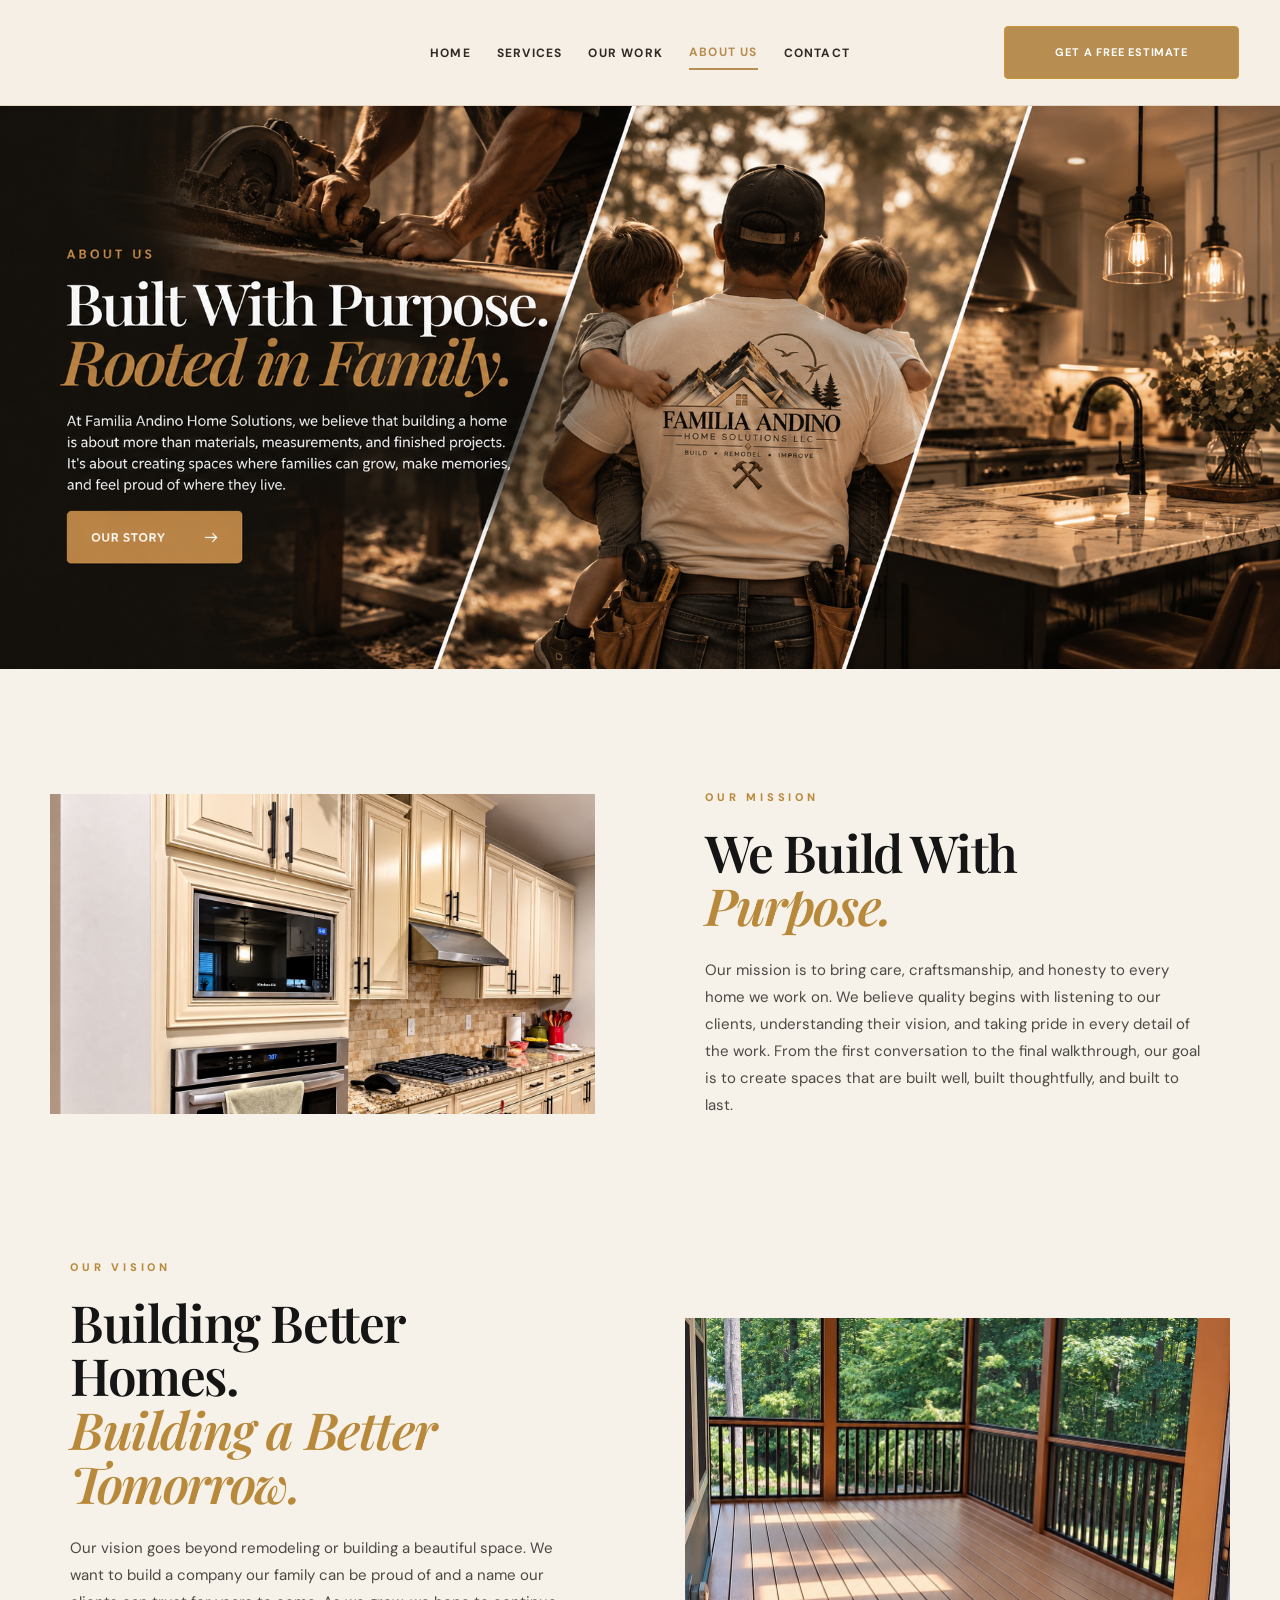
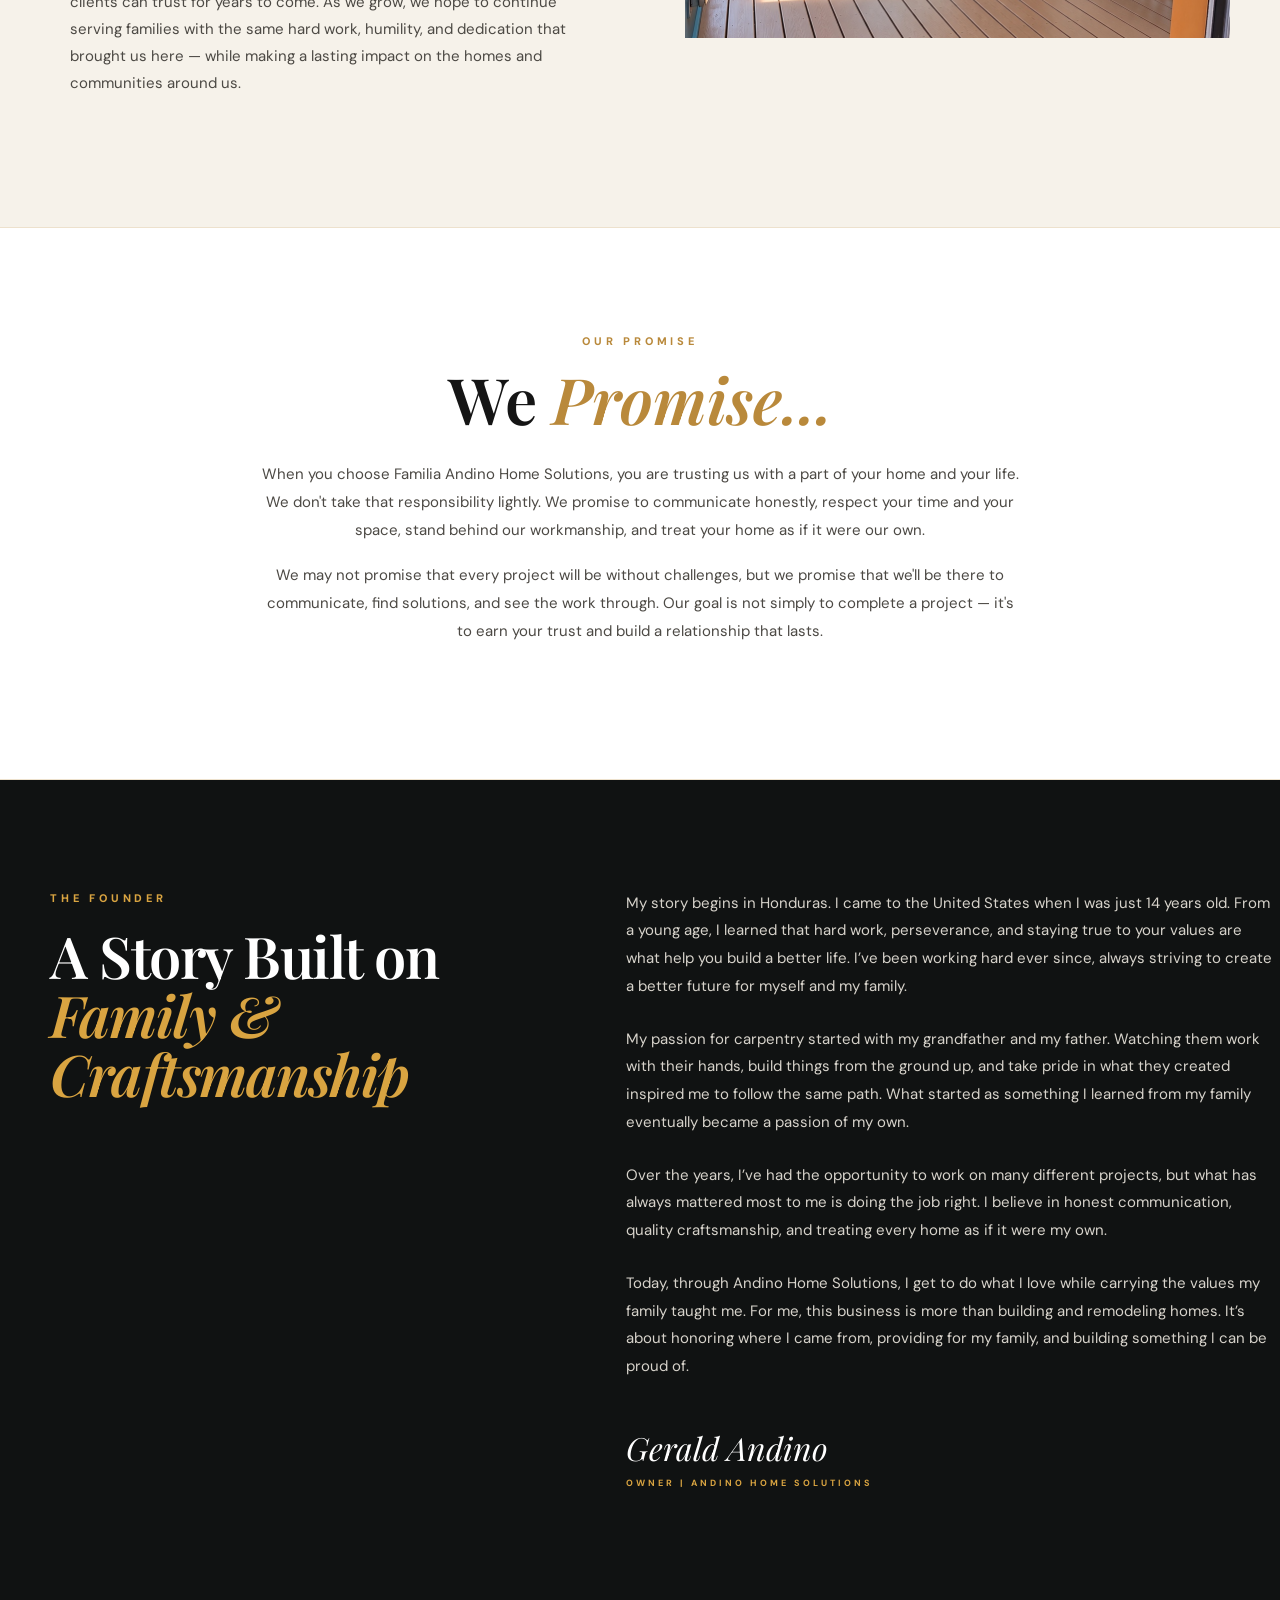
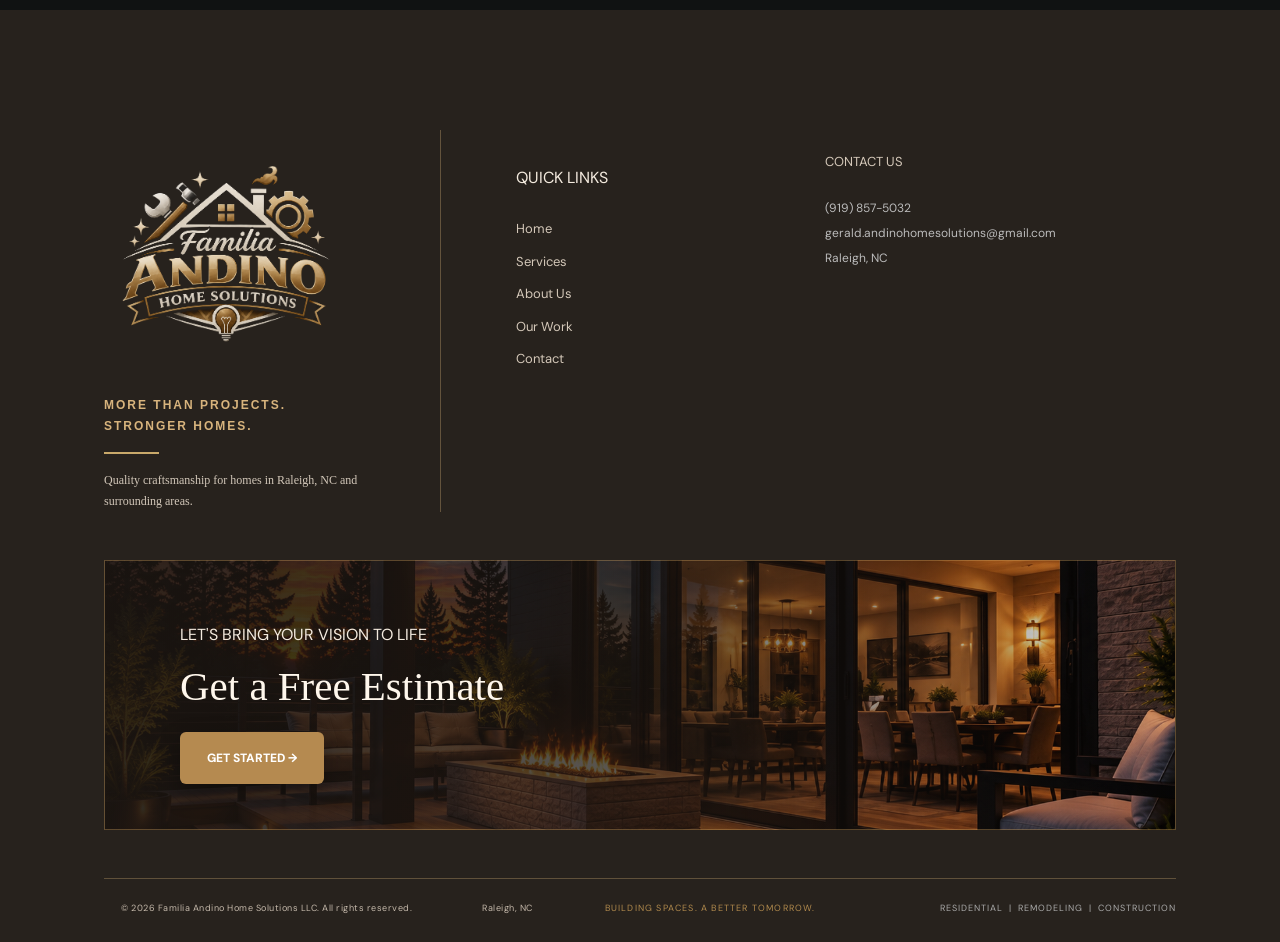
==== about.html @ c7409e02 "Use approved Built With Purpose hero artwork on About Us" ====
<!DOCTYPE html>
<html lang="en">
<head>
  <meta charset="UTF-8">
  <meta name="viewport" content="width=device-width, initial-scale=1.0">

  <title>About Us | Familia Andino Home Solutions</title>

  <meta name="description" content="Learn about Familia Andino Home Solutions, our mission, vision, promise, and Gerald Andino's story.">

  <link rel="preconnect" href="https://fonts.googleapis.com">
  <link rel="preconnect" href="https://fonts.gstatic.com" crossorigin>

  <link href="https://fonts.googleapis.com/css2?family=DM+Sans:wght@400;500;600;700&family=Playfair+Display:ital,wght@0,500;0,600;1,500;1,600&display=swap" rel="stylesheet">

  <link rel="stylesheet" href="style.css">

<style>
/* About Us header: same compact, centered navigation as Our Work */
.about-page > .about-clean-header{
 position:relative !important;top:auto !important;left:auto !important;
 width:100% !important;height:106px !important;min-height:106px !important;
 display:flex !important;align-items:center !important;justify-content:center !important;
 gap:26px !important;padding:0 3.2% !important;
 background:#f5efe5 !important;border-bottom:1px solid #e6d8c4 !important;
 z-index:100 !important;box-sizing:border-box !important;
}
.about-page > .about-clean-header .nav{
 position:relative !important;inset:auto !important;transform:none !important;
 display:flex !important;align-items:center !important;justify-content:flex-start !important;
 gap:26px !important;width:max-content !important;flex:0 0 auto !important;
 margin:0 !important;padding:0 !important;
}
.about-page > .about-clean-header .nav a{
 color:#302923 !important;text-transform:uppercase !important;
 font:700 12px/1.5 "DM Sans",sans-serif !important;
 letter-spacing:1.2px !important;text-decoration:none !important;
 padding:7px 0 !important;border:0 !important;white-space:nowrap !important;
}
.about-page > .about-clean-header .nav a.active{
 color:#b88d51 !important;border-bottom:2px solid #b88d51 !important;
}
.about-page > .about-clean-header .header-actions{
 position:absolute !important;right:3.2% !important;top:50% !important;
 transform:translateY(-50%) !important;margin:0 !important;
}
.about-page > .about-clean-header .header-quote{
 display:inline-flex !important;align-items:center !important;justify-content:center !important;
 background:#b88d51 !important;color:white !important;border-radius:4px !important;
 padding:18px 25px !important;min-width:235px !important;
 font:700 11px/1.3 "DM Sans",sans-serif !important;
 letter-spacing:.8px !important;text-transform:uppercase !important;text-decoration:none !important;
}
.about-page > .about-clean-header .menu-toggle{display:none !important}
@media(max-width:1100px) and (min-width:951px){
 .about-page > .about-clean-header{justify-content:flex-start !important}
 .about-page > .about-clean-header .nav{gap:17px !important}
 .about-page > .about-clean-header .header-quote{min-width:170px !important;padding:16px !important}
}
@media(max-width:950px){
 .about-page > .about-clean-header{height:76px !important;min-height:76px !important;justify-content:flex-end !important;padding:0 22px !important}
 .about-page > .about-clean-header .nav{display:none !important}
 .about-page > .about-clean-header .header-actions{position:static !important;transform:none !important;margin-right:15px !important}
 .about-page > .about-clean-header .header-quote{min-width:0 !important;padding:13px 16px !important;font-size:10px !important}
 .about-page > .about-clean-header .menu-toggle{display:block !important;position:static !important;color:#302923 !important}
}
</style>

<style>
/* About hero: editorial three-panel concept 5 */
.about-page .about-hero.about-hero-collage{
 position:relative !important;min-height:620px !important;
 display:flex !important;align-items:center !important;justify-content:flex-start !important;
 padding:90px max(6%,calc((100vw - 1400px)/2)) !important;
 background:#211d1a !important;overflow:hidden !important;
}
.about-page .about-hero-panels{position:absolute;inset:0;display:flex;z-index:0;overflow:hidden}
.about-page .about-panel{
 position:absolute;top:-5%;bottom:-5%;background-size:cover;background-position:center;
 filter:sepia(.45) saturate(.72) brightness(.82);
 border-left:5px solid #f4eadd;transform:skewX(-15deg);overflow:hidden;
}
.about-page .about-panel-craft{
 left:-10%;width:53%;background-image:url("assets/work-deck-progress.jpg");background-position:center;
 border-left:0;filter:sepia(.75) saturate(.65) brightness(.52);
}
.about-page .about-panel-family{
 left:43%;width:32%;background-image:url("assets/work-screened-porch.jpg");
 filter:sepia(.8) saturate(.6) brightness(.75);
}
.about-page .about-panel-home{
 left:74%;width:40%;background-image:url("assets/work-kitchen-remodel.jpg");
 filter:sepia(.65) saturate(.75) brightness(.85);
}
.about-page .about-hero-shade{
 position:absolute;inset:0;z-index:1;
 background:linear-gradient(90deg,rgba(14,13,12,.96) 0%,rgba(14,13,12,.91) 27%,rgba(14,13,12,.52) 48%,rgba(14,13,12,.06) 78%);
}
.about-page .about-hero-collage .about-hero-inner{
 position:relative !important;z-index:2 !important;
 margin:0 !important;padding:0 !important;max-width:700px !important;
 width:100% !important;text-align:left !important;
}
.about-page .about-hero-collage .eyebrow{
 color:#d4a257 !important;letter-spacing:3px !important;margin:0 0 20px !important;
}
.about-page .about-hero-collage h1{
 color:#fff !important;font:600 clamp(44px,4.6vw,75px)/1.1 "Playfair Display",serif !important;
 margin:0 0 23px !important;letter-spacing:-1.8px !important;
}
.about-page .about-hero-collage h1 em{color:#c8994e !important;font-style:italic !important}
.about-page .about-hero-collage .about-hero-text{
 color:#f0eae0 !important;max-width:520px !important;
 font:400 15px/1.85 "DM Sans",sans-serif !important;
 margin:0 0 28px !important;text-align:left !important;
}
.about-page .about-story-btn{
 display:inline-flex;align-items:center;gap:30px;
 background:#b88d51;color:#fff !important;padding:17px 25px;
 font:700 11px/1.3 "DM Sans",sans-serif;letter-spacing:1px;text-decoration:none;border-radius:3px;
}
.about-page .about-story-btn span{font-size:20px}
@media(max-width:750px){
 .about-page .about-hero.about-hero-collage{min-height:580px !important;padding:80px 25px !important}
 .about-page .about-panel-craft{width:100%;left:-20%}
 .about-page .about-panel-family{left:65%;width:65%}
 .about-page .about-panel-home{display:none}
 .about-page .about-hero-shade{background:linear-gradient(90deg,rgba(14,13,12,.94),rgba(14,13,12,.7))}
 .about-page .about-hero-collage h1{font-size:clamp(37px,8vw,57px) !important}
}
</style>

<style>
/* Approved About Us hero artwork: complete cinematic mockup image */
.about-page .about-hero.about-hero-collage{
 background:#211d1a url("assets/Built%20With%20Purpose%2C%20Rooted%20in%20Family.png") center center / cover no-repeat !important;
 min-height:clamp(460px,44vw,790px) !important;
 padding:0 !important;
}
.about-page .about-hero-collage .about-hero-panels,
.about-page .about-hero-collage .about-hero-shade,
.about-page .about-hero-collage .about-hero-inner{
 display:none !important;
}
@media(max-width:750px){
 .about-page .about-hero.about-hero-collage{
  min-height:420px !important;
  background-position:41% center !important;
 }
}
</style>
</head>

<body class="about-page">

<header class="site-header about-clean-header" id="top">
  <nav class="nav nav-left">
    <a href="index.html">Home</a>
    <a href="index.html#services">Services</a>
    <a href="gallery.html">Our Work</a>
  </nav>
  <nav class="nav nav-right">
    <a class="active" href="about.html">About Us</a>
    <a href="index.html#contact">Contact</a>
  </nav>
  <div class="header-actions">
    <a class="gold-btn header-quote" href="index.html#contact">Get a Free Estimate</a>
  </div>
  <button class="menu-toggle" aria-label="Open menu" aria-expanded="false">☰</button>
</header>


<main>

  <!-- ABOUT PAGE INTRO -->

  <section class="about-hero about-hero-collage">
  <div class="about-hero-panels" aria-hidden="true">
    <div class="about-panel about-panel-craft"></div>
    <div class="about-panel about-panel-family"></div>
    <div class="about-panel about-panel-home"></div>
  </div>
  <div class="about-hero-shade"></div>
  <div class="about-hero-inner">
    <p class="eyebrow">ABOUT US</p>
    <h1>Built With Purpose.<br><em>Rooted in Family.</em></h1>
    <p class="about-hero-text">At Familia Andino Home Solutions, we believe that building a home is about more than materials, measurements, and finished projects. It's about creating spaces where families can grow, make memories, and feel proud of where they live.</p>
    <a class="about-story-btn" href="#founder">OUR STORY <span aria-hidden="true">→</span></a>
  </div>
</section>


  <!-- MISSION + VISION -->

  <section class="mission-vision">

    <div class="mission-vision-grid">

      <div class="mv-image mv-image-top">
        <img src="assets/work-kitchen-remodel.jpg"
             alt="Kitchen remodeling project by Familia Andino Home Solutions">
      </div>

      <div class="mv-copy mv-copy-mission">

        <p class="eyebrow">OUR MISSION</p>

        <h2>
          We Build With <em>Purpose.</em>
        </h2>

       <p>
  Our mission is to bring care, craftsmanship, and honesty to every home we
  work on. We believe quality begins with listening to our clients,
  understanding their vision, and taking pride in every detail of the work.
  From the first conversation to the final walkthrough, our goal is to create
  spaces that are built well, built thoughtfully, and built to last.
</p>

      </div>


      <div class="mv-copy mv-copy-vision">

        <p class="eyebrow">OUR VISION</p>

        <h2>
          Building Better Homes.<br>
          <em>Building a Better Tomorrow.</em>
        </h2>

       <p>
  Our vision goes beyond remodeling or building a beautiful space. We want
  to build a company our family can be proud of and a name our clients can
  trust for years to come. As we grow, we hope to continue serving families
  with the same hard work, humility, and dedication that brought us here —
  while making a lasting impact on the homes and communities around us.
</p>

      </div>


      <div class="mv-image mv-image-bottom">
        <img src="assets/work-screened-porch.jpg"
             alt="Screened porch project by Familia Andino Home Solutions">
      </div>

    </div>

  </section>


  <!-- OUR PROMISE -->

  <section class="promise-section">

    <div class="promise-inner">

      <div class="promise-copy">

        <p class="eyebrow">OUR PROMISE</p>

        <h2>
          We <em>Promise...</em>
        </h2>

<p>
  When you choose Familia Andino Home Solutions, you are trusting us with
  a part of your home and your life. We don't take that responsibility lightly.
  We promise to communicate honestly, respect your time and your space,
  stand behind our workmanship, and treat your home as if it were our own.
</p>

<p>
  We may not promise that every project will be without challenges, but we
  promise that we'll be there to communicate, find solutions, and see the
  work through. Our goal is not simply to complete a project — it's to earn
  your trust and build a relationship that lasts.
</p>

      </div>

    </div>

  </section>


  <!-- GERALD'S STORY -->

  <section id="founder" class="gerald-story">

    <div class="gerald-story-grid">

      <div class="gerald-story-heading">

        <p class="eyebrow">THE FOUNDER</p>

        <h2>
          A Story Built on<br>
          <em>Family & Craftsmanship</em>
        </h2>

      </div>


      <div class="gerald-story-copy">

        <p>
          My story begins in Honduras. I came to the United States when I was
          just 14 years old. From a young age, I learned that hard work,
          perseverance, and staying true to your values are what help you build
          a better life. I’ve been working hard ever since, always striving to
          create a better future for myself and my family.
        </p>

        <p>
          My passion for carpentry started with my grandfather and my father.
          Watching them work with their hands, build things from the ground up,
          and take pride in what they created inspired me to follow the same
          path. What started as something I learned from my family eventually
          became a passion of my own.
        </p>

        <p>
          Over the years, I’ve had the opportunity to work on many different
          projects, but what has always mattered most to me is doing the job
          right. I believe in honest communication, quality craftsmanship,
          and treating every home as if it were my own.
        </p>

        <p>
          Today, through Andino Home Solutions, I get to do what I love while
          carrying the values my family taught me. For me, this business is more
          than building and remodeling homes. It’s about honoring where I came
          from, providing for my family, and building something I can be proud of.
        </p>

        <div class="gerald-signature">
          <div>Gerald Andino</div>
          <span>OWNER | ANDINO HOME SOLUTIONS</span>
        </div>

      </div>

    </div>

  </section>

</main>


<!-- FOOTER -->

<footer class="footer-premium">

  <div class="footer-premium-inner">

    <div class="footer-brand">

      <img src="assets/logo.png" alt="Familia Andino Home Solutions">

      <p class="footer-tagline">
        MORE THAN PROJECTS.<br>
        STRONGER HOMES.
      </p>

      <p class="footer-description">
        Quality craftsmanship for homes in Raleigh, NC and surrounding areas.
      </p>

    </div>


    <div class="footer-links">

      <p class="footer-heading">QUICK LINKS</p>

      <a href="index.html">Home</a>
      <a href="index.html#services">Services</a>
      <a href="about.html">About Us</a>
      <a href="gallery.html">Our Work</a>
      <a href="index.html#contact">Contact</a>

    </div>


    <div class="footer-contact">

      <p class="footer-heading">CONTACT US</p>

      <a href="tel:+19198575032">(919) 857-5032</a>

      <a href="mailto:gerald.andinohomesolutions@gmail.com">
        gerald.andinohomesolutions@gmail.com
      </a>

      <span>Raleigh, NC</span>

    </div>


    <div class="footer-cta">

      <p>LET'S BRING YOUR VISION TO LIFE</p>

      <h2>Get a Free Estimate</h2>

      <a href="index.html#contact" class="gold-btn">
        GET STARTED →
      </a>

    </div>

  </div>


  <div class="footer-bottom">

    <span>© 2026 Familia Andino Home Solutions LLC. All rights reserved.</span>

    <span>Raleigh, NC</span>

    <span>BUILDING SPACES. A BETTER TOMORROW.</span>

    <span>RESIDENTIAL &nbsp;|&nbsp; REMODELING &nbsp;|&nbsp; CONSTRUCTION</span>

  </div>

</footer>

</body>
</html>
---- style.css ----
:root{--black:#0a0c0c;--black2:#101212;--cream:#f5efe3;--gold:#e0a93f;--gold2:#f3bd55;--white:#fff;--muted:#d8d2c8;--serif:'Playfair Display',Georgia,serif;--sans:'DM Sans',Arial,sans-serif}
*{box-sizing:border-box}html{scroll-behavior:smooth}body{margin:0;background:var(--black);color:var(--white);font-family:var(--sans);line-height:1.5}a{text-decoration:none;color:inherit}.container{width:min(1110px,calc(100% - 100px));margin:0 auto}
.site-header{height:106px;background:#080909;display:flex;align-items:center;padding:0 5.5%;gap:42px;position:relative;z-index:10;border-bottom:1px solid #1e201f}.brand{flex:0 0 auto}.brand img{width:126px;display:block}.nav{display:flex;align-items:stretch;gap:32px;margin-left:auto;height:100%}.nav a{display:flex;align-items:center;font-weight:600;font-size:15px;color:#f4f4f4;border-bottom:3px solid transparent;padding-top:4px}.nav a:hover,.nav a.active{color:var(--gold2);border-color:var(--gold2)}.header-actions{display:flex;align-items:center;gap:18px;margin-left:12px}.phone-btn{font-weight:700;font-size:13px;white-space:nowrap}.phone-btn span{display:none}.gold-btn{display:inline-flex;align-items:center;justify-content:center;gap:22px;background:linear-gradient(135deg,#f4c466,#dfaa43);color:#090909;padding:15px 26px;border-radius:6px;font-weight:800;box-shadow:0 10px 25px #0005;white-space:nowrap}.gold-btn span{font-size:20px}.menu-toggle{display:none}
.hero{min-height:640px;position:relative;overflow:hidden;display:flex;align-items:center}.hero-image{position:absolute;inset:0;background:url('assets/hero-house.jpg') center/cover no-repeat}.hero-overlay{position:absolute;inset:0;background:linear-gradient(90deg,rgba(4,6,6,.94) 0%,rgba(4,6,6,.72) 42%,rgba(4,6,6,.20) 100%)}.hero-content{position:relative;padding:88px 0 76px}.eyebrow{font-size:11px;letter-spacing:3.8px;font-weight:800;color:var(--gold2);margin:0 0 18px}.eyebrow.dark{color:#8a672c}.hero h1{font:600 clamp(58px,6.5vw,82px)/.96 var(--serif);margin:0 0 24px;letter-spacing:-1px}.hero h1 em,.contact h2 em{color:var(--gold2);font-style:italic}.hero-copy{max-width:580px;color:#f0f0ef;font-size:15px;line-height:1.6;margin:0}.hero-ctas{display:flex;gap:28px;align-items:center;margin-top:28px}.large{padding:16px 27px}.watch{font-weight:700;font-size:14px}.play{display:inline-grid;place-items:center;width:30px;height:30px;border:1px solid var(--gold2);border-radius:50%;color:var(--gold2);font-size:10px;margin-right:8px}.trust-row{display:flex;gap:45px;margin-top:52px}.trust-row div{display:flex;flex-direction:column;min-width:120px}.trust-row strong{font-size:11px;line-height:1.35}.trust-row div:before{content:'◆';font-size:9px;color:var(--gold2);margin-bottom:6px}.hero-script{position:absolute;right:6.5%;bottom:48px;font:italic 35px/1.02 var(--serif);color:#d9a744c7;transform:rotate(-7deg);text-align:center}
.services{background:var(--cream);color:#111;padding:68px 0 76px}.section-heading{display:flex;justify-content:space-between;align-items:end;margin-bottom:28px}.section-heading h2{font:600 42px/1.08 var(--serif);margin:0}.text-link{font-size:10px;font-weight:800;letter-spacing:1px;margin-bottom:4px}.text-link span{color:#a97922;font-size:17px}.service-grid{display:grid;grid-template-columns:repeat(5,1fr);gap:9px}.service-card{background:#fff;overflow:hidden}.service-card img{width:100%;height:170px;display:block;object-fit:cover}.service-body{padding:12px 12px 17px}.service-icon{display:none}.service-body h3{font:600 15px/1.1 var(--serif);margin:0 0 5px}.service-body p{margin:0;color:#777;font-size:9.5px;line-height:1.35}
.about-founder{background:var(--black);padding:0}.about-split{display:grid;grid-template-columns:49.2% 50.8%;min-height:735px}.about-left{background:var(--cream);color:#151515;display:flex;align-items:center}.about-left-inner{width:min(600px,calc(100% - 110px));margin:0 auto;padding:72px 0}.about-left .eyebrow{margin-bottom:20px}.about-left h2{font:600 clamp(43px,4.1vw,59px)/.98 var(--serif);margin:0;letter-spacing:-1.2px}.about-left h2 em{display:block;color:#c08b2d;font-style:italic}.about-left .gold-line{width:72px;height:3px;background:#c28d30;margin:23px 0 24px}.about-left-inner>p:not(.eyebrow){font-size:15px;line-height:1.55;color:#202020;margin:0 0 23px}.signature{font:italic 46px/1 var(--serif);color:#bf8b30;margin-top:7px;transform:rotate(-4deg);transform-origin:left center}.signature-sub{font-size:10px;letter-spacing:4px;font-weight:700;margin-top:9px}.about-right{background:linear-gradient(135deg,#111313 0%,#080a0a 100%);display:flex;align-items:center;justify-content:center;padding:60px 8%}.founder-card{position:relative;width:min(430px,100%);border:1px solid #4c4a43;background:linear-gradient(145deg,#151717,#0c0e0e);border-radius:7px;padding:30px 28px 27px;box-shadow:0 18px 45px #0007}.founder-card-title{font-size:10px;letter-spacing:3.3px;font-weight:800;color:#f2f2ef;margin-bottom:16px}.founder-badge{position:absolute;right:24px;top:22px;width:52px;height:52px;border:1px solid var(--gold2);border-radius:50%;display:grid;place-items:center;color:var(--gold2);font:500 18px var(--serif)}.founder-card h3{font:600 30px/1.05 var(--serif);color:var(--gold2);margin:0 70px 4px 0}.founder-card h4{font-size:14px;font-weight:500;color:#f1f1ef;margin:0 0 17px}.founder-divider{height:1px;background:#62532f;margin-bottom:4px}.founder-point{display:grid;grid-template-columns:45px 1fr;gap:12px;align-items:center;padding:16px 0;border-bottom:1px solid #282b29}.founder-point:last-child{border-bottom:0;padding-bottom:4px}.founder-icon{width:38px;height:38px;display:grid;place-items:center;color:var(--gold2);font-size:27px;font-weight:700}.founder-point strong{display:block;font-size:14px;color:#f5f5f3;margin-bottom:2px}.founder-point small{display:block;font-size:11px;color:#ddd;line-height:1.35}.values{border-top:1px solid #3f3524;background:#080a0a;margin-top:0}.values-grid{display:grid;grid-template-columns:repeat(4,1fr);width:min(1180px,100%);margin:0 auto}.values-grid>div{padding:33px 28px 36px;text-align:center;border-right:1px solid #51442b}.values-grid>div:last-child{border-right:0}.values-grid strong{display:block;color:var(--gold2);font-size:32px;line-height:1;margin-bottom:10px}.values-grid h3{font-size:16px;margin:0 0 7px}.values-grid p{font-size:11px;line-height:1.45;color:#ddd;margin:0}
.work-gallery{background:var(--cream);color:#111;padding:48px 0 45px}.gallery-grid{display:grid;grid-template-columns:repeat(3,1fr);gap:12px}.gallery-grid img{width:100%;height:220px;display:block;object-fit:cover}.work-gallery>div>p{text-align:center;font:600 22px var(--serif);margin:16px 0 0}.work-gallery em{color:#b58228}
.contact{padding:78px 0;background:#111313}.contact-grid{display:grid;grid-template-columns:1fr 1fr;gap:80px}.contact h2{font:600 50px/1.03 var(--serif);margin:0 0 17px}.contact-grid>div>p:not(.eyebrow){color:#ccc;font-size:13px}.contact-details{display:grid;gap:8px;margin-top:28px;color:var(--gold2);font-weight:700;font-size:12px}.contact form{display:grid;gap:12px}.contact label{font-size:9px;letter-spacing:1px;font-weight:700}.contact input,.contact select,.contact textarea{display:block;width:100%;margin-top:5px;background:#090b0b;border:1px solid #2e312f;color:#fff;padding:11px;border-radius:2px;font:inherit;font-size:12px}.contact textarea{resize:vertical}.submit{border:0;cursor:pointer;width:100%;margin-top:3px}.contact small{font-size:9px;color:#777}
.footer{background:#080a0a;padding:47px 0 18px}.footer-main{display:grid;grid-template-columns:1.2fr .65fr 1fr auto;gap:55px;align-items:start}.footer-brand img{width:110px;display:block;margin-bottom:18px}.footer-contact{display:grid;gap:7px;color:#aaa;font-size:10px}.footer-main h4{font-size:12px;margin:0 0 12px}.footer-main>div:nth-child(2){display:grid;gap:7px;align-content:start;font-size:10px}.footer-main>div:nth-child(3) p{color:#aaa;font-size:10px;margin:0 0 15px}.social{display:flex;gap:9px}.social a{width:27px;height:27px;border:1px solid #4c412c;border-radius:50%;display:grid;place-items:center;color:var(--gold2);font-size:12px}.footer-bottom{border-top:1px solid #292b29;margin-top:35px;padding-top:16px;text-align:center;color:#666;font-size:9px}
@media(max-width:950px){.container{width:min(100% - 40px,700px)}.site-header{height:82px;padding:0 20px}.brand img{width:95px}.menu-toggle{display:none;margin-left:auto;background:none;border:0;color:#fff;font-size:27px}.nav{display:none;position:absolute;top:82px;left:0;right:0;height:auto;background:#090a0a;padding:12px 20px;flex-direction:column;gap:0}.nav.open{display:flex}.nav a{padding:12px}.header-actions{display:none}.hero{min-height:650px}.hero-content{padding:70px 0}.hero h1{font-size:58px}.hero-script{right:4%;font-size:27px}.service-grid{grid-template-columns:repeat(2,1fr)}.about-split,.contact-grid{grid-template-columns:1fr;gap:0}.about-left-inner{width:min(700px,calc(100% - 40px));padding:62px 0}.about-right{min-height:560px;padding:55px 20px}.founder-card{min-height:0}.values-grid{grid-template-columns:repeat(2,1fr)}.values-grid>div:nth-child(2){border-right:0}.values-grid>div:nth-child(n+3){border-top:1px solid #51442b}.gallery-grid{grid-template-columns:1fr}.footer-main{grid-template-columns:1fr 1fr;gap:35px}.social{grid-column:1/-1}}
@media(max-width:560px){.container{width:calc(100% - 32px)}.hero h1{font-size:48px}.hero-copy{font-size:13px}.hero-ctas{flex-direction:column;align-items:flex-start;gap:17px}.trust-row{gap:20px;flex-wrap:wrap;margin-top:38px}.hero-script{font-size:21px;bottom:28px}.services{padding:50px 0}.section-heading{display:block}.section-heading h2{font-size:35px}.text-link{display:inline-block;margin-top:14px}.service-grid{grid-template-columns:1fr}.about-left-inner{width:calc(100% - 32px);padding:52px 0}.about-left h2{font-size:43px}.about-right{min-height:500px;padding:45px 16px}.founder-card{padding:26px 22px}.founder-card h3{font-size:29px}.values-grid{grid-template-columns:1fr}.values-grid>div{border-right:0!important;border-top:1px solid #51442b}.values-grid>div:first-child{border-top:0}.contact{padding:60px 0}.contact h2{font-size:42px}.footer-main{grid-template-columns:1fr}.social{grid-column:auto}}

/* FINAL EXACT HOMEPAGE HERO */
.site-header{position:absolute;top:0;left:0;right:0;height:82px;background:rgba(5,7,8,.72);backdrop-filter:blur(7px);border-bottom:1px solid rgba(255,255,255,.10);padding:0 4.5%;z-index:20;display:flex;align-items:center;justify-content:space-between;gap:0}
.site-header .brand{display:none!important}
.site-header .nav{position:absolute;height:100%;display:flex;align-items:stretch;gap:38px;margin:0}
.site-header .nav-left{left:4.5%;right:auto}.site-header .nav-right{right:16%;left:auto}
.site-header .nav a{font-size:12px;letter-spacing:1.5px;text-transform:uppercase;padding-top:2px}
.site-header .header-actions{position:absolute;right:4.5%;margin:0;gap:0}
.site-header .header-quote{background:transparent;color:#f3bd55;border:1px solid #c99735;border-radius:3px;padding:12px 20px;font-size:11px;letter-spacing:1.3px;text-transform:uppercase;box-shadow:none}
.site-header .header-quote span{display:none}
.hero-premium{min-height:690px;height:690px;align-items:stretch}
.hero-premium .hero-image{background:url('assets/hero-home.jpg') center/cover no-repeat}
.hero-premium .hero-overlay{background:linear-gradient(180deg,rgba(2,4,5,.34) 0%,rgba(2,4,5,.10) 38%,rgba(2,4,5,.36) 100%)}
.hero-center{position:relative;z-index:2;width:min(760px,90%);margin:auto;text-align:center;display:flex;flex-direction:column;align-items:center;padding-top:42px}
.hero-logo{width:min(430px,64vw);height:auto;max-height:390px;object-fit:contain;filter:drop-shadow(0 15px 24px rgba(0,0,0,.45))}
.hero-tagline{margin-top:-8px;color:#fff;font-size:12px;letter-spacing:5px;font-weight:700;text-shadow:0 2px 7px #000}
.hero-quote{margin-top:24px;border-radius:3px;padding:15px 28px;font-size:11px;letter-spacing:1px;text-transform:uppercase}
.hero-quote span{font-size:16px}
.scroll-down{position:absolute;top:575px;color:#fff;font-size:8px;letter-spacing:4px;font-weight:700;text-shadow:0 2px 5px #000;display:flex;flex-direction:column;align-items:center;gap:11px}
.scroll-down span{height:42px;width:1px;background:rgba(255,255,255,.75)}
.services{padding:60px 0 72px}
.section-heading{margin-bottom:22px}.section-heading h2{font-size:40px}.service-grid{grid-template-columns:repeat(4,1fr);gap:14px}.service-card img{height:145px}.service-body{padding:12px 12px 16px}.service-body h3{font-size:15px}.service-body p{font-size:10px}
@media(max-width:950px){.site-header{height:72px}.site-header .nav-left,.site-header .nav-right,.site-header .header-actions{display:none}.site-header .menu-toggle{display:none;position:absolute;right:20px;background:none;border:0;color:#fff;font-size:26px;z-index:4}.hero-premium{min-height:620px;height:620px}.hero-center{padding-top:50px}.hero-logo{width:min(340px,70vw)}.hero-tagline{font-size:9px;letter-spacing:3px}.scroll-down{top:505px}.service-grid{grid-template-columns:repeat(2,1fr)}}
@media(max-width:560px){.hero-premium{min-height:570px;height:570px}.hero-center{padding-top:55px}.hero-logo{width:285px}.hero-tagline{font-size:8px;letter-spacing:2px}.hero-quote{margin-top:20px}.scroll-down{top:465px}.services{padding:48px 0 58px}.section-heading h2{font-size:32px}.service-grid{grid-template-columns:1fr 1fr;gap:8px}.service-card img{height:115px}.service-body{padding:10px}.service-body h3{font-size:13px}.service-body p{font-size:9px}}
/* CLEAN HEADER LAYOUT */
.site-header .nav {
  position: absolute;
  top: 0;
  left: 0;
  right: 0;
  height: 82px;
  margin: 0;
  display: block;
}

.site-header .nav-left {
  position: absolute;
  left: 4.5%;
  right: auto;
  top: 0;
  width: auto;
  height: 82px;
  display: flex;
  align-items: center;
  gap: 38px;
  white-space: nowrap;
  }

.site-header .nav-right {
  position: absolute;
  left: auto;
  right: 20%;
  top: 0;
  width: auto;
  height: 82px;
  display: flex;
  align-items: center;
  gap: 38px;
  white-space: nowrap;
}
  white-space: nowrap;
}

.site-header .header-actions {
  position: absolute;
  right: 10 %;
  top: 0;
  height: 82px;
  display: flex;
  align-items: center;
  gap: 22px;
  white-space: nowrap;
}

.site-header .nav a {
  display: flex;
  align-items: center;
  white-space: nowrap;
}

@media(max-width:950px) {
  .site-header .nav-left,
  .site-header .nav-right,
  .site-header .header-actions {
    display: none;
  }
}
/* PREMIUM FOOTER */
.footer-premium{
  background:#080909;
  padding:70px 6% 0;
  color:#fff;
  position:relative;
  overflow:hidden;
}

.footer-premium-inner{
  max-width:1500px;
  margin:0 auto;
  display:grid;
  grid-template-columns:1.25fr .75fr 1fr 1.45fr;
  gap:65px;
  align-items:stretch;
  padding-bottom:45px;
}

.footer-premium .footer-brand img{
  width:190px;
  max-width:100%;
  display:block;
  margin-bottom:25px;
}

.footer-tagline{
  color:#f1f1f1;
  font-family:Arial,sans-serif;
  font-size:14px;
  font-weight:500;
  letter-spacing:4px;
  line-height:1.8;
  text-align:center;
  margin:0 0 18px;
}

.footer-description{
  color:#e2e2e2;
  font-family:Georgia,serif;
  font-size:14px;
  line-height:1.65;
  text-align:center;
  max-width:330px;
  margin:0 auto;
}

.footer-description::before{
  content:"";
  display:block;
  width:55px;
  height:2px;
  background:#c9a96a;
  margin:0 auto 18px;
}

.footer-links h3,
.footer-contact h3{
  color:#fff;
  font-size:15px;
  letter-spacing:1px;
  margin:5px 0 22px;
}

.footer-links{
  display:flex;
  flex-direction:column;
  gap:12px;
}

.footer-links a{
  color:#aaa;
  text-decoration:none;
  font-size:12px;
  transition:.2s;
}

.footer-links a:hover{
  color:#c9a96a;
}

.footer-contact{
  color:#aaa;
  font-size:12px;
}

.footer-contact p{
  margin:0 0 14px;
  line-height:1.6;
}

.footer-social{
  display:flex;
  gap:10px;
  margin-top:22px;
}

.footer-social span{
  width:32px;
  height:32px;
  border:1px solid #55462c;
  border-radius:50%;
  display:grid;
  place-items:center;
  color:#c9a96a;
  font-size:14px;
}

.footer-cta{
  min-height:275px;
  padding:45px;
  background:
    linear-gradient(rgba(5,7,7,.58),rgba(5,7,7,.68)),
    url("assets/hero-home.jpg") center center / cover no-repeat;
  border:1px solid #292929;
  display:flex;
  flex-direction:column;
  justify-content:center;
  position:relative;
  overflow:hidden;
}

.footer-eyebrow{
  color:#c9a96a;
  font-size:9px;
  font-weight:600;
  letter-spacing:2px;
  margin:0 0 15px;
}

.footer-cta h2{
  color:#fff;
  font-family:Georgia,serif;
  font-size:30px;
  font-weight:400;
  margin:0 0 25px;
  line-height:1.15;
}

.footer-cta .gold-btn{
  display:inline-block;
  width:max-content;
  text-decoration:none;
}

.footer-premium .footer-bottom{
  max-width:1400px;
  margin:0 auto;
  padding:18px 0 22px;
  border-top:1px solid #3b3325;
  display:flex;
  justify-content:space-between;
  align-items:center;
  gap:20px;
  color:#666;
  font-size:9px;
  letter-spacing:.5px;
}

.footer-premium .footer-bottom span:nth-child(3){
  color:#8d7650;
  letter-spacing:1.2px;
}

@media(max-width:900px){
  .footer-premium-inner{
    grid-template-columns:1fr 1fr;
    gap:40px;
  }

  .footer-cta{
    grid-column:1/-1;
  }

  .footer-premium .footer-bottom{
    flex-direction:column;
    text-align:center;
  }
}

@media(max-width:600px){
  .footer-premium{
    padding:50px 7% 0;
  }

  .footer-premium-inner{
    grid-template-columns:1fr;
    gap:35px;
  }

  .footer-cta{
    grid-column:auto;
  }

  .footer-premium .footer-brand img{
    width:160px;
  }
}
/* FINAL FOOTER MOCKUP MATCH */

.footer-premium{
  background:#080909;
  padding:55px 5% 0;
  position:relative;
  overflow:hidden;
}

.footer-premium::after{
  content:"";
  position:absolute;
  top:0;
  right:0;
  bottom:65px;
  width:42%;
  background:
    linear-gradient(
      90deg,
      rgba(8,9,9,.88),
      rgba(8,9,9,.72),
      rgba(8,9,9,.58)
    ),
    url("assets/hero-home.jpg") center center / cover no-repeat;
  z-index:0;
}

.footer-premium-inner{
  position:relative;
  z-index:1;
  max-width:1450px;
  min-height:360px;
  margin:0 auto;
  display:grid;
  grid-template-columns:1.25fr .7fr 1fr 1.35fr;
  gap:35px;
  align-items:center;
  padding:0 0 45px;
}

.footer-brand{
  padding-right:35px;
  border-right:1px solid #9b783d;
  min-height:300px;
  display:flex;
  flex-direction:column;
  justify-content:center;
}

.footer-premium .footer-brand img{
  width:285px;
  max-width:100%;
  margin-bottom:25px;
}

.footer-tagline{
  color:#c9a96a;
  font-size:13px;
  font-weight:600;
  letter-spacing:2px;
  line-height:1.8;
  margin:0 0 18px;
}

.footer-description{
  color:#c8c8c8;
  font-size:12px;
  line-height:1.7;
  max-width:300px;
  margin:0;
}

.footer-links,
.footer-contact{
  position:relative;
  z-index:2;
}

.footer-links h3,
.footer-contact h3{
  font-family:Georgia,serif;
  color:#fff;
  font-size:22px;
  font-weight:400;
  margin:0 0 22px;
}

.footer-links{
  display:flex;
  flex-direction:column;
  gap:12px;
}

.footer-links a{
  color:#bcbcbc;
  font-size:12px;
  text-decoration:none;
}

.footer-contact{
  color:#bbb;
  font-size:12px;
}

.footer-contact p{
  margin:0 0 17px;
}

.footer-social{
  display:flex;
  gap:12px;
  margin-top:25px;
}

.footer-social span{
  width:40px;
  height:40px;
  border:1px solid #8d6b35;
  border-radius:50%;
  display:grid;
  place-items:center;
  color:#d2a957;
  font-size:16px;
}

.footer-cta{
  min-height:300px;
  padding:45px 35px;
  background:transparent !important;
  border:0 !important;
  position:relative;
  z-index:2;
  display:flex;
  flex-direction:column;
  justify-content:center;
}

.footer-eyebrow{
  color:#d2a957;
  font-size:10px;
  letter-spacing:2px;
  margin:0 0 16px;
}

.footer-cta h2{
  color:#fff;
  font-family:Georgia,serif;
  font-size:34px;
  font-weight:400;
  margin:0 0 28px;
  line-height:1.15;
}

.footer-cta .gold-btn{
  width:max-content;
  padding:18px 32px;
}

.footer-premium .footer-bottom{
  position:relative;
  z-index:2;
  max-width:1450px;
  margin:0 auto;
  padding:18px 0 22px;
  border-top:1px solid #806331;
  display:grid;
  grid-template-columns:1.3fr .5fr 1fr 1.3fr;
  gap:20px;
  align-items:center;
  color:#777;
  font-size:9px;
  letter-spacing:.5px;
}

.footer-premium .footer-bottom span:nth-child(2){
  text-align:center;
}

.footer-premium .footer-bottom span:nth-child(3){
  color:#b18a4d;
  text-align:center;
  letter-spacing:1.2px;
}

.footer-premium .footer-bottom span:nth-child(4){
  color:#aaa;
  text-align:right;
  letter-spacing:1px;
}

@media(max-width:900px){
  .footer-premium::after{
    width:45%;
  }

  .footer-premium-inner{
    grid-template-columns:1fr 1fr;
  }

  .footer-brand{
    border-right:0;
  }

  .footer-cta{
    grid-column:1/-1;
  }
}

@media(max-width:600px){

  .footer-premium{
    padding:45px 32px 0;
    overflow:hidden;
  }

  .footer-premium::after{
    display:block;
    top:0;
    right:0;
    bottom:0;
    width:100%;
    background:
      linear-gradient(
        rgba(8,9,9,.88),
        rgba(8,9,9,.94)
      ),
      url("assets/hero-home.jpg") center center / cover no-repeat;
    opacity:.75;
  }

  .footer-premium-inner{
    grid-template-columns:1fr;
    gap:38px;
    min-height:auto;
    padding:0 0 40px;
  }

  .footer-brand{
    border-right:0;
    min-height:auto;
    padding:0;
    align-items:center;
    text-align:center;
  }

  .footer-premium .footer-brand img{
    width:185px;
    margin-bottom:22px;
  }

  .footer-tagline{
    font-size:12px;
    letter-spacing:3px;
    line-height:1.8;
    margin-bottom:15px;
  }

  .footer-description{
    font-size:13px;
    line-height:1.6;
    max-width:320px;
  }

  .footer-description::before{
    width:50px;
    height:2px;
    margin-bottom:15px;
  }

  .footer-links,
  .footer-contact{
    width:100%;
  }

  .footer-links h3,
  .footer-contact h3{
    font-size:22px;
    margin-bottom:18px;
  }

  .footer-links{
    gap:9px;
  }

  .footer-links a{
    font-size:13px;
  }

  .footer-contact{
    font-size:13px;
  }

  .footer-contact p{
    margin-bottom:14px;
  }

  .footer-social{
    margin-top:22px;
    gap:12px;
  }

  .footer-social span{
    width:42px;
    height:42px;
  }

  .footer-cta{
    min-height:auto;
    padding:25px 0 5px;
    background:transparent !important;
    border:0 !important;
  }

  .footer-cta h2{
    font-size:30px;
  }

  .footer-cta .gold-btn{
    width:100%;
    text-align:center;
  }

  .footer-premium .footer-bottom{
    grid-template-columns:1fr;
    gap:15px;
    padding:20px 0 25px;
    text-align:center;
  }

  .footer-premium .footer-bottom span{
    text-align:center !important;
    line-height:1.6;
  }

  .footer-premium .footer-bottom span:nth-child(3){
    order:3;
  }

  .footer-premium .footer-bottom span:nth-child(4){
    order:4;
  }

}
}
 
/* MOBILE HEADER - FINAL */
@media (max-width:600px){

  .site-header{
    position:absolute;
    top:0;
    left:0;
    width:100%;
    height:82px;
    padding:0 14px;
    display:flex;
    align-items:center;
    justify-content:center;
    z-index:50;
  }

  .site-header .nav-left,
  .site-header .nav-right{
    position:static;
    width:auto;
    height:82px;
    display:flex;
    align-items:center;
    gap:18px;
    white-space:nowrap;
  }

  .site-header .nav-left{
    justify-content:center;
  }

  .site-header .nav-right{
    justify-content:center;
  }

  .site-header .nav a{
    font-size:10px;
    letter-spacing:1.5px;
    white-space:nowrap;
  }

  .site-header .header-actions{
    display:none;
  }

  .site-header .menu-toggle{
    display:none !important;
  }
}
/* MOBILE NAVIGATION - FINAL */

@media (max-width:600px){

  .site-header{
    height:78px !important;
    padding:0 16px !important;
    display:flex !important;
    align-items:center !important;
    justify-content:center !important;
    overflow-x:auto !important;
    overflow-y:hidden !important;
    white-space:nowrap !important;
  }

  .site-header .menu-toggle{
    display:none !important;
  }

  .site-header .header-actions{
    display:none !important;
  }

  .site-header .nav-left,
  .site-header .nav-right{
    position:static !important;
    width:auto !important;
    height:78px !important;
    display:flex !important;
    align-items:center !important;
    gap:18px !important;
    white-space:nowrap !important;
  }

  .site-header .nav-left{
    margin:0 !important;
  }

  .site-header .nav-right{
    margin:0 !important;
  }

  .site-header .nav a{
    font-size:10px !important;
    letter-spacing:1.5px !important;
    white-space:nowrap !important;
  }

}
/* MOBILE NAV - ONE HORIZONTAL ROW */

@media (max-width: 600px){

  .site-header{
    height: 70px !important;
    padding: 0 10px !important;
    display: flex !important;
    align-items: center !important;
    justify-content: center !important;
    overflow-x: auto !important;
    overflow-y: hidden !important;
    white-space: nowrap !important;
  }

  .site-header .menu-toggle{
    display: none !important;
  }

  .site-header .header-actions{
    display: none !important;
  }

  .site-header .nav-left,
  .site-header .nav-right{
    position: static !important;
    width: auto !important;
    height: 70px !important;
    display: flex !important;
    align-items: center !important;
    gap: 16px !important;
    margin: 0 !important;
    white-space: nowrap !important;
  }

  .site-header .nav a{
    font-size: 9px !important;
    letter-spacing: 1.4px !important;
    white-space: nowrap !important;
  }
}@media (max-width:600px){

  .site-header{
    flex-wrap: nowrap !important;
  }

  .site-header .nav-left,
  .site-header .nav-right{
    flex-shrink: 0 !important;
  }

  .site-header .nav-right{
    margin-left: 0 !important;
  }
}
/* FINAL MOBILE HEADER - ONE ROW */

@media (max-width: 600px) {

  .site-header {
    height: 70px !important;
    padding: 0 8px !important;
    display: flex !important;
    align-items: center !important;
    justify-content: center !important;
    gap: 16px !important;
    overflow-x: auto !important;
    overflow-y: hidden !important;
    white-space: nowrap !important;
  }

  .site-header .menu-toggle,
  .site-header .header-actions {
    display: none !important;
  }

  .site-header .nav-left,
  .site-header .nav-right {
    display: contents !important;
  }

  .site-header .nav a {
    position: static !important;
    display: inline-flex !important;
    align-items: center !important;
    height: 70px !important;
    margin: 0 !important;
    padding: 0 !important;
    font-size: 9px !important;
    letter-spacing: 1.2px !important;
    white-space: nowrap !important;
  }

}
/* GALLERY FOOTER - MOBILE FINAL */

@media (max-width: 600px){

  .gallery-footer{
    width:100%;
    box-sizing:border-box;
    background:#080909;
    color:#fff;
    padding:45px 24px 0;
    margin:0;
  }

  .gallery-footer-inner{
    width:100%;
    max-width:420px;
    margin:0 auto;
    display:flex;
    flex-direction:column;
    align-items:center;
    text-align:center;
    gap:28px;
  }

  .gallery-footer-brand{
    width:100%;
    display:flex;
    flex-direction:column;
    align-items:center;
  }

  .gallery-footer-brand img{
    width:155px !important;
    height:auto !important;
    max-width:155px !important;
    margin:0 auto 18px;
  }

  .gallery-footer-brand p{
    margin:0;
    color:#d8d8d8;
    font-size:11px;
    letter-spacing:2px;
  }

  .gallery-footer-contact{
    display:flex;
    flex-direction:column;
    align-items:center;
    gap:10px;
    width:100%;
  }

  .gallery-footer-contact a,
  .gallery-footer-contact span{
    color:#f1f1f1;
    text-decoration:none;
    font-size:14px;
    line-height:1.5;
  }

  .gallery-footer-links{
    display:flex;
    flex-direction:column;
    align-items:center;
    gap:12px;
    width:100%;
  }

  .gallery-footer-links a{
    color:#f1f1f1;
    text-decoration:none;
    font-size:13px;
    letter-spacing:1px;
  }

  .gallery-footer-social{
    display:flex;
    justify-content:center;
    gap:18px;
    width:100%;
  }

  .gallery-footer-social a{
    color:#c5a15a;
    text-decoration:none;
    font-size:13px;
  }

  .gallery-footer-button{
    display:flex;
    align-items:center;
    justify-content:center;
    width:100%;
    max-width:330px;
    min-height:58px;
    box-sizing:border-box;
    background:#e9b84f;
    color:#111;
    text-decoration:none;
    font-size:16px;
    font-weight:700;
    letter-spacing:.5px;
    margin:0 auto;
  }

  .gallery-footer-bottom{
    width:100%;
    margin-top:35px;
    padding:18px 0 22px;
    border-top:1px solid rgba(255,255,255,.15);
    text-align:center;
    color:#777;
    font-size:11px;
    line-height:1.6;
  }

}
/* FINAL GALLERY FOOTER FIX */

.gallery-footer{
  background:#080909 !important;
  color:#f1f1f1 !important;
  width:100% !important;
  padding:55px 5% 0 !important;
  box-sizing:border-box !important;
}

.gallery-footer-inner{
  max-width:1400px !important;
  margin:0 auto !important;
  display:grid !important;
  grid-template-columns:1.4fr 1fr 1fr !important;
  gap:55px !important;
  align-items:center !important;
  min-height:300px !important;
  box-sizing:border-box !important;
}

.gallery-footer-brand{
  text-align:center !important;
  border-right:1px solid #9b783d !important;
  padding-right:45px !important;
}

.gallery-footer-brand img{
  width:280px !important;
  max-width:100% !important;
  height:auto !important;
  display:block !important;
  margin:0 auto 20px !important;
}

.gallery-footer-brand p{
  color:#f1f1f1 !important;
  font-family:Arial,sans-serif !important;
  font-size:12px !important;
  letter-spacing:2px !important;
  line-height:1.8 !important;
  margin:0 !important;
}

.gallery-footer-contact,
.gallery-footer-links{
  display:flex !important;
  flex-direction:column !important;
  align-items:flex-start !important;
  gap:12px !important;
}

.gallery-footer-contact a,
.gallery-footer-contact span,
.gallery-footer-links a{
  color:#ddd !important;
  text-decoration:none !important;
  font-family:Arial,sans-serif !important;
  font-size:13px !important;
}

.gallery-footer-contact a:hover,
.gallery-footer-links a:hover{
  color:#c58e2d !important;
}

.gallery-footer-links a:first-child,
.gallery-footer-links a:nth-child(2),
.gallery-footer-links a:nth-child(3),
.gallery-footer-links a:nth-child(4),
.gallery-footer-links a:nth-child(5){
  display:block !important;
}

.gallery-footer-links::before{
  content:"Quick Links" !important;
  color:#c58e2d !important;
  font-family:Arial,sans-serif !important;
  font-size:13px !important;
  font-weight:700 !important;
  letter-spacing:2px !important;
  margin-bottom:5px !important;
}

.gallery-footer-contact::before{
  content:"Contact Us" !important;
  color:#c58e2d !important;
  font-family:Arial,sans-serif !important;
  font-size:13px !important;
  font-weight:700 !important;
  letter-spacing:2px !important;
  margin-bottom:5px !important;
}

.gallery-footer-social{
  display:flex !important;
  gap:12px !important;
  margin-top:10px !important;
}

.gallery-footer-social a{
  color:#c58e2d !important;
  border:1px solid #9b783d !important;
  width:34px !important;
  height:34px !important;
  border-radius:50% !important;
  display:flex !important;
  align-items:center !important;
  justify-content:center !important;
}

.gallery-footer-bottom{
  width:100% !important;
  margin-top:35px !important;
  padding:18px 0 22px !important;
  border-top:1px solid rgba(197,142,45,.45) !important;
  text-align:center !important;
  color:#888 !important;
  font-family:Arial,sans-serif !important;
  font-size:11px !important;
  line-height:1.6 !important;
  box-sizing:border-box !important;
}

@media(max-width:700px){

  .gallery-footer{
    padding:45px 20px 0 !important;
  }

  .gallery-footer-inner{
    grid-template-columns:1fr !important;
    gap:35px !important;
    min-height:auto !important;
  }

  .gallery-footer-brand{
    border-right:0 !important;
    border-bottom:1px solid #9b783d !important;
    padding:0 0 30px !important;
  }

  .gallery-footer-brand img{
    width:250px !important;
  }

  .gallery-footer-contact,
  .gallery-footer-links{
    align-items:center !important;
    text-align:center !important;
  }

  .gallery-footer-social{
    justify-content:center !important;
  }

  .gallery-footer-bottom{
    margin-top:35px !important;
  }
}


/* =========================================
   ABOUT US PAGE — EDITORIAL DESIGN
   ========================================= */

.about-page{
  background:#f6f2ea;
  color:#151515;
}

.about-page .site-header{
  position:absolute;
  background:rgba(8,10,10,.45);
}
.about-page .header-logo img{
  width:92px !important;
  height:92px !important;
  object-fit:contain;
}
.about-page .header-logo{
  display:none !important;
}

.about-hero{
  min-height:520px;
  display:flex;
  align-items:center;
  justify-content:center;
  text-align:center;
  background:#111414;
  color:#fff;
  padding:130px 30px 90px;
}

.about-hero-inner{
  max-width:850px;
  margin:auto;
}

.about-hero .eyebrow{
  color:#d9a441;
  margin-bottom:20px;
}

.about-hero h1{
  font:600 clamp(48px,6vw,78px)/1.02 var(--serif);
  margin:0 0 28px;
  letter-spacing:-2px;
}

.about-hero h1 em{
  color:#d9a441;
  font-style:italic;
}

.about-hero-text{
  max-width:650px;
  margin:auto;
  color:#d8d4cb;
  font-size:15px;
  line-height:1.8;
}


/* MISSION + VISION */

.about-page .mission-vision{
  background:#f6f2ea;
  padding:100px 0 110px;
  position:relative;
}

.mission-vision-grid{
  width:min(1180px,calc(100% - 100px));
  margin:auto;
  display:grid;
  grid-template-columns:1fr 1fr;
  column-gap:90px;
  row-gap:100px;
  align-items:center;
}

.mv-image{
  overflow:hidden;
}

.mv-image img{
  width:100%;
  height:320px;
  object-fit:cover;
  display:block;
}

.mv-copy{
  padding:20px 20px;
}

.about-page .mission-vision .eyebrow{
  color:#b9893b;
  margin-bottom:20px;
}

.mission-vision h2{
  font:600 clamp(38px,4vw,56px)/1.05 var(--serif);
  margin:0 0 24px;
  letter-spacing:-1.4px;
  color:#151515;
}

.mission-vision h2 em{
  color:#b9893b;
  font-style:italic;
}

.mission-vision p:not(.eyebrow){
  max-width:500px;
  font-size:15px;
  line-height:1.8;
  color:#4c4944;
  margin:0;
}

.mv-image-top{
  grid-column:1;
  grid-row:1;
}

.mv-copy-mission{
  grid-column:2;
  grid-row:1;
}

.mv-copy-vision{
  grid-column:1;
  grid-row:2;
}

.mv-image-bottom{
  grid-column:2;
  grid-row:2;
}


/* PROMISE */

.promise-section{
  background:#fff;
  padding:105px 30px 115px;
  border-top:1px solid rgba(185,137,59,.25);
  border-bottom:1px solid rgba(185,137,59,.25);
}

.promise-inner{
  width:min(900px,100%);
  margin:auto;
  text-align:center;
}

.promise-copy .eyebrow{
  color:#b9893b;
  margin-bottom:18px;
}

.promise-copy h2{
  font:600 clamp(48px,5vw,70px)/1 var(--serif);
  margin:0 0 30px;
}

.promise-copy h2 em{
  color:#b9893b;
  font-style:italic;
}

.promise-copy p:not(.eyebrow){
  max-width:760px;
  margin:0 auto 18px;
  color:#4c4944;
  font-size:15px;
  line-height:1.85;
}


/* GERALD'S STORY */

.gerald-story{
  background:#101212;
  color:#fff;
  padding:110px 0 120px;
}

.gerald-story-grid{
  width:min(1180px,calc(100% - 100px));
  margin:auto;
  display:grid;
  grid-template-columns:42% 58%;
  gap:80px;
}

.gerald-story-heading{
  position:sticky;
  top:120px;
  align-self:start;
}

.gerald-story .eyebrow{
  color:#d9a441;
  margin-bottom:20px;
}

.gerald-story-heading h2{
  font:600 clamp(42px,4.5vw,62px)/1.02 var(--serif);
  margin:0;
  letter-spacing:-1.5px;
}

.gerald-story-heading h2 em{
  color:#d9a441;
  font-style:italic;
}

.gerald-story-copy{
  max-width:650px;
}

.gerald-story-copy p{
  color:#d7d3cb;
  font-size:15px;
  line-height:1.85;
  margin:0 0 25px;
}

.gerald-signature{
  margin-top:45px;
}

.gerald-signature div{
  font:italic 32px var(--serif);
  color:#fff;
}

.gerald-signature span{
  display:block;
  margin-top:8px;
  color:#d9a441;
  font-size:9px;
  letter-spacing:3px;
  font-weight:700;
}


/* ABOUT PAGE MOBILE */

@media(max-width:700px){

  .about-hero{
    min-height:500px;
    padding:120px 25px 70px;
  }

  .about-hero h1{
    font-size:46px;
  }

  .about-hero-text{
    font-size:13px;
  }

  .about-page .mission-vision{
    padding:70px 0 80px;
  }

  .mission-vision-grid{
    width:calc(100% - 40px);
    grid-template-columns:1fr;
    gap:55px;
  }

  .mv-image-top,
  .mv-copy-mission,
  .mv-copy-vision,
  .mv-image-bottom{
    grid-column:1;
    grid-row:auto;
  }

  .mv-copy{
    padding:0;
  }

  .mv-image img{
    height:250px;
  }

  .mission-vision h2{
    font-size:39px;
  }

  .mission-vision p:not(.eyebrow){
    font-size:13px;
    line-height:1.7;
  }

  .promise-section{
    padding:75px 25px 80px;
  }

  .promise-copy h2{
    font-size:48px;
  }

  .promise-copy p:not(.eyebrow){
    font-size:13px;
  }

  .gerald-story{
    padding:75px 0 85px;
  }

  .gerald-story-grid{
    width:calc(100% - 40px);
    grid-template-columns:1fr;
    gap:45px;
  }

  .gerald-story-heading{
    position:static;
  }

  .gerald-story-heading h2{
    font-size:44px;
  }

  .gerald-story-copy p{
    font-size:13px;
    line-height:1.75;
  }

}


/* HOMEPAGE HERO REFRESH */
.site-header{
  position:absolute;
  top:0;
  left:0;
  right:0;
  width:100%;
  height:92px;
  padding:0 3.2%;
  background:rgba(8,9,9,.78);
  border-bottom:1px solid rgba(255,255,255,.10);
  backdrop-filter:blur(8px);
  box-sizing:border-box;
}
.hero-premium{
  min-height:760px;
  height:760px;
}
.hero-premium .hero-image{
  background-image:url('assets/Golden Hour Modern Patio Retreat.png');
  background-position:center center;
  background-size:cover;
}
.hero-premium .hero-overlay{
  background:linear-gradient(180deg,rgba(4,5,6,.18) 0%,rgba(4,5,6,.04) 42%,rgba(4,5,6,.34) 100%);
}
.hero-center{
  padding-top:72px;
}
.hero-logo{
  width:min(455px,62vw);
}
.hero-tagline{
  margin-top:-4px;
}
@media(max-width:950px){
  .site-header{height:72px}
  .hero-premium{min-height:680px;height:680px}
  .hero-center{padding-top:55px}
}
@media(max-width:560px){
  .hero-premium{min-height:620px;height:620px}
  .hero-center{padding-top:52px}
}


/* HEADER SPACING FIX */
@media(min-width:951px){
  .site-header .nav-left{
    left:3.2%;
    gap:42px;
  }
  .site-header .nav-right{
    right:255px;
    gap:42px;
  }
  .site-header .header-actions{
    right:3.2%;
    gap:0;
  }
  .site-header .header-quote{
    margin:0;
    min-width:220px;
    box-sizing:border-box;
  }
}


/* DEFINITIVE DESKTOP HEADER LAYOUT */
@media(min-width:951px){
  .site-header{
    display:grid !important;
    grid-template-columns:1fr auto auto !important;
    align-items:center !important;
    column-gap:48px !important;
    padding:0 3.2% !important;
    height:92px !important;
    box-sizing:border-box !important;
  }
  .site-header .nav,
  .site-header .nav-left,
  .site-header .nav-right,
  .site-header .header-actions{
    position:static !important;
    left:auto !important;
    right:auto !important;
    top:auto !important;
    width:auto !important;
    height:92px !important;
    margin:0 !important;
    transform:none !important;
  }
  .site-header .nav-left{
    display:flex !important;
    align-items:center !important;
    justify-content:flex-start !important;
    gap:42px !important;
  }
  .site-header .nav-right{
    display:flex !important;
    align-items:center !important;
    justify-content:flex-end !important;
    gap:42px !important;
  }
  .site-header .header-actions{
    display:flex !important;
    align-items:center !important;
    justify-content:flex-end !important;
  }
  .site-header .header-quote{
    min-width:220px !important;
    margin:0 !important;
  }
}

/* Homepage hero: mountain retreat background only */
.hero-premium .hero-image{background-image:url('assets/Golden%20Hour%20Mountain%20Modern%20Retreat.png');background-position:center center;background-size:cover}
.hero-premium .hero-overlay{background:linear-gradient(180deg,rgba(4,5,6,.12) 0%,rgba(4,5,6,.07) 40%,rgba(4,5,6,.30) 100%)}

/* Make fine lettering at the bottom of the mountain logo readable */
.hero-premium .hero-logo{
  background:radial-gradient(ellipse 64% 36% at 50% 77%,rgba(0,0,0,.64) 0%,rgba(0,0,0,.28) 56%,transparent 100%);
  filter:brightness(1.25) contrast(1.18) drop-shadow(0 2px 5px rgba(0,0,0,.65));
}

/* CONTEMPORARY ELEGANCE — HOMEPAGE HEADER ONLY */
@media(min-width:951px){
  body:has(.hero-premium) > .site-header{
    position:relative !important;top:auto !important;left:auto !important;right:auto !important;
    display:flex !important;align-items:center !important;justify-content:space-between !important;
    gap:0 !important;height:94px !important;padding:0 4% !important;
    background:#f9f6f0 !important;border-bottom:1px solid #e9e2d7 !important;
    box-shadow:none !important;backdrop-filter:none !important;
  }
  body:has(.hero-premium) > .site-header .header-brand-new{display:flex;align-items:center;flex:0 0 205px;height:100%}
  body:has(.hero-premium) > .site-header .header-brand-new img{width:160px;height:80px;object-fit:contain;display:block;filter:contrast(1.3) brightness(.8)}
  body:has(.hero-premium) > .site-header .nav-left,
  body:has(.hero-premium) > .site-header .nav-right{
    position:static !important;display:flex !important;align-items:center !important;justify-content:center !important;
    width:auto !important;height:94px !important;margin:0 !important;gap:26px !important;flex:0 0 auto;
  }
  body:has(.hero-premium) > .site-header .nav a{
    height:94px !important;display:inline-flex !important;align-items:center !important;
    color:#252420 !important;font-size:11px !important;letter-spacing:1.7px !important;
    font-weight:600 !important;border-bottom:2px solid transparent !important;
    padding:0 !important;white-space:nowrap;
  }
  body:has(.hero-premium) > .site-header .nav a:hover,
  body:has(.hero-premium) > .site-header .nav a.active{border-bottom-color:#b18b50 !important;color:#9b7138 !important}
  body:has(.hero-premium) > .site-header .header-actions{
    position:static !important;display:flex !important;align-items:center !important;justify-content:flex-end !important;
    height:94px !important;width:auto !important;margin:0 !important;flex:0 0 190px;
  }
  body:has(.hero-premium) > .site-header .header-quote{
    background:#d8b47b !important;color:#17140f !important;min-width:0 !important;
    padding:14px 18px !important;border-radius:2px !important;box-shadow:none !important;
    font-size:11px !important;letter-spacing:1.2px !important;text-transform:uppercase;
  }
}
@media(min-width:601px) and (max-width:950px){
  body:has(.hero-premium) > .site-header{position:relative !important;background:#f9f6f0 !important;height:auto !important;min-height:88px !important;padding:10px 18px !important;display:flex !important;align-items:center !important;gap:15px !important}
  body:has(.hero-premium) > .site-header .header-brand-new{display:block;flex:0 0 115px}
  body:has(.hero-premium) > .site-header .header-brand-new img{width:110px;height:65px;object-fit:contain}
  body:has(.hero-premium) > .site-header .nav{position:static !important;display:flex !important;gap:12px !important;height:auto !important;width:auto !important;margin:0 !important}
  body:has(.hero-premium) > .site-header .nav a{color:#252420 !important;font-size:9px !important}
  body:has(.hero-premium) > .site-header .header-actions{display:none !important}
}
@media(max-width:600px){
  body:has(.hero-premium) > .site-header{
    position:relative !important;background:#f9f6f0 !important;justify-content:flex-start !important;
    padding:0 12px !important;gap:14px !important;height:76px !important;
  }
  body:has(.hero-premium) > .site-header .header-brand-new{
    display:flex !important;align-items:center;flex:0 0 84px;height:76px;position:sticky;left:0;z-index:3;background:#f9f6f0;
  }
  body:has(.hero-premium) > .site-header .header-brand-new img{width:82px;height:60px;object-fit:contain}
  body:has(.hero-premium) > .site-header .nav a{color:#252420 !important;height:76px !important}
  body:has(.hero-premium) > .site-header .nav a.active{color:#a27b42 !important}
}

/* Header logo legibility refinement */
@media(min-width:951px){
 body:has(.hero-premium) > .site-header .header-brand-new{flex-basis:205px !important}
 body:has(.hero-premium) > .site-header .header-brand-new img{
   width:190px !important;height:88px !important;object-fit:contain !important;
   filter:brightness(.57) contrast(1.8) saturate(1.45) !important;
 }
}
@media(min-width:601px) and (max-width:950px){
 body:has(.hero-premium) > .site-header .header-brand-new img{
   width:130px !important;height:76px !important;filter:brightness(.57) contrast(1.8) saturate(1.45) !important;
 }
}
@media(max-width:600px){
 body:has(.hero-premium) > .site-header .header-brand-new img{
   width:84px !important;height:66px !important;filter:brightness(.57) contrast(1.8) saturate(1.45) !important;
 }
}

/* APPROVED DARK LUXURY HEADER — homepage only */
@media(min-width:951px){
 body:has(.hero-premium) > .site-header{
   background:#101111 !important;border-bottom:1px solid #302a20 !important;
   box-shadow:none !important;backdrop-filter:none !important;
   height:92px !important;padding:0 3.2% !important;
 }
 body:has(.hero-premium) > .site-header .header-brand-new{flex-basis:205px !important}
 body:has(.hero-premium) > .site-header .header-brand-new img{
   width:180px !important;height:84px !important;
   filter:brightness(1.18) contrast(1.12) saturate(1.12) !important;
 }
 body:has(.hero-premium) > .site-header .nav a{
   color:#f2eee7 !important;height:92px !important;
   font-size:11px !important;letter-spacing:1.5px !important;
 }
 body:has(.hero-premium) > .site-header .nav a.active,
 body:has(.hero-premium) > .site-header .nav a:hover{
   color:#d9b578 !important;border-bottom-color:#d9b578 !important;
 }
 body:has(.hero-premium) > .site-header .header-actions{height:92px !important;flex-basis:205px !important}
 body:has(.hero-premium) > .site-header .header-quote{
   background:transparent !important;border:1px solid #cba465 !important;
   color:#e7c58e !important;box-shadow:none !important;
   padding:13px 17px !important;border-radius:0 !important;
   font-size:10px !important;letter-spacing:1px !important;
 }
}
@media(min-width:601px) and (max-width:950px){
 body:has(.hero-premium) > .site-header{
   background:#101111 !important;border-bottom:1px solid #302a20 !important;
 }
 body:has(.hero-premium) > .site-header .header-brand-new img{
   filter:brightness(1.18) contrast(1.12) !important;
 }
 body:has(.hero-premium) > .site-header .nav a{color:#f2eee7 !important}
}
@media(max-width:600px){
 body:has(.hero-premium) > .site-header{
   background:#101111 !important;border-bottom:1px solid #302a20 !important;
 }
 body:has(.hero-premium) > .site-header .header-brand-new{
   background:#101111 !important;
 }
 body:has(.hero-premium) > .site-header .header-brand-new img{
   filter:brightness(1.18) contrast(1.12) !important;
 }
 body:has(.hero-premium) > .site-header .nav a{color:#f2eee7 !important}
 body:has(.hero-premium) > .site-header .nav a.active{color:#d9b578 !important}
}

/* HEADER ALIGNMENT: match approved luxury mockup on desktop */
@media(min-width:951px){
 body:has(.hero-premium) > .site-header{
   display:grid !important;
   grid-template-columns:220px minmax(0,1fr) 220px !important;
   grid-template-rows:92px !important;
   align-items:center !important;
   column-gap:0 !important;
   padding:0 3% !important;
 }
 body:has(.hero-premium) > .site-header .header-brand-new{
   grid-column:1 !important;grid-row:1 !important;
   width:210px !important;height:92px !important;
   display:flex !important;align-items:center !important;justify-content:flex-start !important;
 }
 body:has(.hero-premium) > .site-header .header-brand-new img{
   width:205px !important;height:88px !important;
   object-fit:contain !important;filter:brightness(1.35) contrast(1.25) !important;
 }
 body:has(.hero-premium) > .site-header .nav-left,
 body:has(.hero-premium) > .site-header .nav-right{
   position:static !important;grid-row:1 !important;
   height:92px !important;width:max-content !important;
   display:flex !important;align-items:center !important;
   justify-content:center !important;gap:29px !important;
   margin:0 !important;transform:none !important;
 }
 body:has(.hero-premium) > .site-header .nav-left{
   grid-column:2 !important;justify-self:center !important;
   position:relative !important;left:-112px !important;
 }
 body:has(.hero-premium) > .site-header .nav-right{
   grid-column:2 !important;justify-self:center !important;
   position:relative !important;left:152px !important;
 }
 body:has(.hero-premium) > .site-header .header-actions{
   grid-column:3 !important;grid-row:1 !important;
   width:220px !important;height:92px !important;
   display:flex !important;justify-content:flex-end !important;align-items:center !important;
   margin:0 !important;position:static !important;
 }
 body:has(.hero-premium) > .site-header .nav a{font-size:10px !important;letter-spacing:1.35px !important}
}
@media(min-width:951px) and (max-width:1190px){
 body:has(.hero-premium) > .site-header{grid-template-columns:160px minmax(0,1fr) 180px !important;padding:0 2% !important}
 body:has(.hero-premium) > .site-header .header-brand-new{width:155px !important}
 body:has(.hero-premium) > .site-header .header-brand-new img{width:150px !important}
 body:has(.hero-premium) > .site-header .nav-left{left:-95px !important;gap:16px !important}
 body:has(.hero-premium) > .site-header .nav-right{left:116px !important;gap:16px !important}
 body:has(.hero-premium) > .site-header .header-actions{width:180px !important}
}

/* Enlarge only the small mountain logo in the homepage header */
@media(min-width:951px){
 body:has(.hero-premium) > .site-header .header-brand-new{
   overflow:visible !important;z-index:2 !important;
 }
 body:has(.hero-premium) > .site-header .header-brand-new img{
   transform:scale(1.48) !important;transform-origin:left center !important;
   max-width:none !important;
 }
}
@media(min-width:601px) and (max-width:950px){
 body:has(.hero-premium) > .site-header .header-brand-new img{
   transform:scale(1.18) !important;transform-origin:left center !important;
 }
}

/* Exact header composition based on approved reference screenshot */
@media(min-width:951px){
 body:has(.hero-premium) > .site-header{
   height:112px !important;
   display:grid !important;
   grid-template-columns:290px minmax(0,1fr) 240px !important;
   grid-template-rows:112px !important;
   padding:0 3.5% !important;
   column-gap:0 !important;
   align-items:center !important;
   background:#101111 !important;
 }
 body:has(.hero-premium) > .site-header .header-brand-new{
   grid-column:1 !important;grid-row:1 !important;
   width:255px !important;height:112px !important;
   display:flex !important;align-items:center !important;
   overflow:visible !important;z-index:2 !important;
 }
 body:has(.hero-premium) > .site-header .header-brand-new img{
   width:255px !important;height:108px !important;
   max-width:none !important;transform:none !important;
   object-fit:contain !important;
   filter:brightness(1.32) contrast(1.18) saturate(1.12) !important;
 }
 body:has(.hero-premium) > .site-header .nav-left,
 body:has(.hero-premium) > .site-header .nav-right{
   grid-column:2 !important;grid-row:1 !important;
   position:static !important;left:auto !important;right:auto !important;
   transform:none !important;
   display:flex !important;align-items:center !important;
   height:112px !important;gap:30px !important;
   margin:0 !important;width:max-content !important;
 }
 body:has(.hero-premium) > .site-header .nav-left{
   justify-self:start !important;
   margin-left:0 !important;
 }
 body:has(.hero-premium) > .site-header .nav-right{
   justify-self:end !important;
   margin-right:0 !important;
 }
 body:has(.hero-premium) > .site-header .nav a{
   height:112px !important;font-size:10px !important;
   letter-spacing:1.3px !important;white-space:nowrap !important;
 }
 body:has(.hero-premium) > .site-header .header-actions{
   grid-column:3 !important;grid-row:1 !important;
   height:112px !important;width:240px !important;
   justify-self:end !important;justify-content:flex-end !important;
 }
 body:has(.hero-premium) > .site-header .header-quote{
   padding:15px 18px !important;
   border:1px solid #cba465 !important;
   color:#e7c58e !important;background:transparent !important;
 }
}
@media(min-width:951px) and (max-width:1300px){
 body:has(.hero-premium) > .site-header{
   grid-template-columns:225px minmax(0,1fr) 205px !important;
   padding:0 2.5% !important;
 }
 body:has(.hero-premium) > .site-header .header-brand-new{width:210px !important}
 body:has(.hero-premium) > .site-header .header-brand-new img{width:210px !important;height:102px !important}
 body:has(.hero-premium) > .site-header .nav-left,
 body:has(.hero-premium) > .site-header .nav-right{gap:17px !important}
 body:has(.hero-premium) > .site-header .header-actions{width:205px !important}
}

/* CLEAN CENTERED HEADER — final layout, no header logo */
@media(min-width:951px){
 body:has(.hero-premium) > .site-header{
   position:relative !important;
   display:flex !important;
   justify-content:center !important;
   align-items:center !important;
   height:84px !important;
   padding:0 34px !important;
   background:#101111 !important;
   border-bottom:1px solid rgba(210,171,105,.24) !important;
 }
 body:has(.hero-premium) > .site-header .nav-left,
 body:has(.hero-premium) > .site-header .nav-right{
   position:static !important;
   left:auto !important;right:auto !important;top:auto !important;
   transform:none !important;
   display:flex !important;align-items:center !important;
   flex:0 0 auto !important;
   width:auto !important;height:84px !important;
   justify-self:auto !important;
   justify-content:center !important;
   gap:34px !important;
   margin:0 !important;
   padding:0 !important;
 }
 body:has(.hero-premium) > .site-header .nav-left{margin-right:34px !important}
 body:has(.hero-premium) > .site-header .nav a{
   display:inline-flex !important;align-items:center !important;
   height:84px !important;
   font-size:11px !important;
   letter-spacing:1.3px !important;
   white-space:nowrap !important;
   padding:0 !important;
 }
 body:has(.hero-premium) > .site-header .header-actions{
   position:absolute !important;right:34px !important;top:0 !important;
   display:flex !important;align-items:center !important;justify-content:flex-end !important;
   height:84px !important;width:auto !important;margin:0 !important;
 }
 body:has(.hero-premium) > .site-header .header-quote{
   padding:13px 17px !important;
   border:1px solid #cba465 !important;
   color:#e7c58e !important;background:transparent !important;
 }
}
@media(min-width:951px) and (max-width:1240px){
 body:has(.hero-premium) > .site-header .nav-left,
 body:has(.hero-premium) > .site-header .nav-right{gap:17px !important}
 body:has(.hero-premium) > .site-header .nav-left{margin-right:17px !important}
 body:has(.hero-premium) > .site-header .nav a{font-size:10px !important}
 body:has(.hero-premium) > .site-header .header-actions{right:16px !important}
 body:has(.hero-premium) > .site-header .header-quote{font-size:9px !important;padding:11px !important}
}

/* NEW CREAM + CHAMPAGNE HOMEPAGE HEADER */
body:has(.hero-premium) > .site-header{
  background:#f5efe5 !important;
  border-bottom:1px solid #dfd2be !important;
  box-shadow:0 3px 18px rgba(47,37,27,.07) !important;
  backdrop-filter:none !important;
}
body:has(.hero-premium) > .site-header .new-cream-brand{
  position:absolute;left:36px;top:50%;transform:translateY(-50%);
  width:190px;height:76px;display:flex;align-items:center;justify-content:center;
  z-index:3;overflow:hidden;
}
body:has(.hero-premium) > .site-header .new-cream-brand img{
  display:block;width:100%;height:100%;object-fit:cover;object-position:center;
  mix-blend-mode:multiply;
}
body:has(.hero-premium) > .site-header .nav a{
  color:#302821 !important;
}
body:has(.hero-premium) > .site-header .nav a.active,
body:has(.hero-premium) > .site-header .nav a:hover{
  color:#a5783d !important;border-bottom-color:#b58a50 !important;
}
body:has(.hero-premium) > .site-header .header-quote{
  background:#b58a50 !important;color:#fffaf1 !important;
  border:1px solid #b58a50 !important;border-radius:2px !important;
  box-shadow:none !important;
}
@media(min-width:951px){
 body:has(.hero-premium) > .site-header{
   height:104px !important;
   padding:0 30px !important;
 }
 body:has(.hero-premium) > .site-header .nav-left,
 body:has(.hero-premium) > .site-header .nav-right,
 body:has(.hero-premium) > .site-header .nav a,
 body:has(.hero-premium) > .site-header .header-actions{
   height:104px !important;
 }
 body:has(.hero-premium) > .site-header .new-cream-brand{
   width:190px;height:88px;left:30px;
 }
}
@media(min-width:951px) and (max-width:1300px){
 body:has(.hero-premium) > .site-header .new-cream-brand{
   left:12px;width:142px;height:78px;
 }
 body:has(.hero-premium) > .site-header .nav-left,
 body:has(.hero-premium) > .site-header .nav-right{gap:15px !important}
 body:has(.hero-premium) > .site-header .nav-left{margin-right:15px !important}
}
@media(max-width:950px){
 body:has(.hero-premium) > .site-header .new-cream-brand{
   width:115px;height:62px;left:12px;
 }
 body:has(.hero-premium) > .site-header .menu-toggle{color:#302821 !important}
}
@media(max-width:600px){
 body:has(.hero-premium) > .site-header .new-cream-brand{
   position:relative;left:auto;top:auto;transform:none;
   width:120px;height:65px;margin-right:12px;
   flex:0 0 120px;
 }
 body:has(.hero-premium) > .site-header .nav a{
   color:#302821 !important;
 }
}

/* APPROVED CREAM SPLIT HERO — scoped only to first screen */
.hero-premium.hero-editorial{
 position:relative !important;display:block !important;isolation:isolate;
 height:760px !important;min-height:760px !important;
 background:#f5efe5 !important;color:#30251d !important;overflow:hidden !important;
}
.hero-editorial .hero-image{
 position:absolute !important;inset:0 0 0 36% !important;z-index:0 !important;
 background-image:url("assets/Golden%20Hour%20Mountain%20Modern%20Retreat.png") !important;
 background-position:center center !important;background-size:cover !important;
}
.hero-editorial .hero-overlay{display:none !important}
.hero-editorial .hero-cream-panel{
 position:absolute;inset:0 auto 0 0;width:49%;z-index:1;
 background:#f5efe5;clip-path:polygon(0 0,100% 0,79% 100%,0 100%);
}
.hero-editorial .hero-editorial-content{
 position:relative;z-index:2;width:47%;max-width:750px;
 height:100%;padding:50px 0 34px 5%;
 display:flex;flex-direction:column;align-items:flex-start;justify-content:center;
}
.hero-editorial .hero-editorial-eyebrow{
 color:#af834a;font:700 13px/1.9 Arial,sans-serif;
 letter-spacing:4px;margin:0 0 22px;
}
.hero-editorial h1{
 color:#30251d !important;font-family:Georgia,'Times New Roman',serif !important;
 font-size:clamp(52px,5.35vw,92px) !important;line-height:.99 !important;
 font-weight:400 !important;letter-spacing:-3px !important;
 margin:0 0 23px !important;
}
.hero-editorial h1 em{color:#b58a50 !important;font-style:italic !important;font-weight:400}
.hero-editorial .hero-editorial-rule{width:75px;height:2px;background:#b58a50;margin:0 0 21px}
.hero-editorial .hero-editorial-description{
 color:#554a41;font:400 17px/1.55 Arial,sans-serif;
 max-width:485px;margin:0 0 24px;
}
.hero-editorial .hero-editorial-cta{
 display:inline-flex;align-items:center;justify-content:space-between;gap:32px;
 background:#b58a50;color:#fff !important;
 font:700 12px Arial,sans-serif;letter-spacing:1.5px;
 padding:20px 25px;text-decoration:none;border-radius:2px;
}
.hero-editorial .hero-editorial-cta:hover{background:#9c743f}
.hero-editorial .hero-editorial-cta span{font-size:23px;font-weight:400}
.hero-editorial .hero-editorial-features{
 display:flex;align-items:center;gap:0;margin-top:38px;
 max-width:550px;width:100%;
}
.hero-editorial .hero-editorial-features>div{
 display:flex;align-items:center;gap:12px;
 padding:0 19px;border-right:1px solid #d3c3ad;
}
.hero-editorial .hero-editorial-features>div:first-child{padding-left:0}
.hero-editorial .hero-editorial-features>div:last-child{border-right:0;padding-right:0}
.hero-editorial .hero-editorial-features span{font-size:28px;color:#b58a50;line-height:1}
.hero-editorial .hero-editorial-features p{margin:0;display:flex;flex-direction:column;gap:3px}
.hero-editorial .hero-editorial-features strong{font:700 11px Arial,sans-serif;letter-spacing:1.1px;color:#30251d}
.hero-editorial .hero-editorial-features small{font:400 9px Arial,sans-serif;letter-spacing:.8px;color:#62574e;white-space:nowrap}
@media(max-width:1100px){
 .hero-premium.hero-editorial{height:680px !important;min-height:680px !important}
 .hero-editorial .hero-cream-panel{width:61%}
 .hero-editorial .hero-editorial-content{width:55%;padding-left:4%}
 .hero-editorial h1{font-size:clamp(47px,5.5vw,70px) !important}
 .hero-editorial .hero-editorial-description{font-size:14px}
 .hero-editorial .hero-editorial-features>div{padding:0 9px;gap:6px}
 .hero-editorial .hero-editorial-features span{font-size:21px}
 .hero-editorial .hero-editorial-features small{font-size:8px}
}
@media(max-width:700px){
 .hero-premium.hero-editorial{height:auto !important;min-height:0 !important;display:flex !important;flex-direction:column}
 .hero-editorial .hero-image{
   position:relative !important;inset:auto !important;order:2;
   width:100%;height:340px;background-position:center !important;
 }
 .hero-editorial .hero-cream-panel{display:none}
 .hero-editorial .hero-editorial-content{
   order:1;width:100%;max-width:none;height:auto;
   padding:56px 7% 45px;display:flex;
 }
 .hero-editorial .hero-editorial-eyebrow{font-size:10px;letter-spacing:2.8px;margin-bottom:19px}
 .hero-editorial h1{font-size:clamp(46px,10vw,68px) !important;letter-spacing:-1.8px !important}
 .hero-editorial .hero-editorial-description{font-size:14px;max-width:480px}
 .hero-editorial .hero-editorial-cta{padding:17px 20px;font-size:10px}
 .hero-editorial .hero-editorial-features{margin-top:32px;flex-wrap:wrap;gap:12px}
 .hero-editorial .hero-editorial-features>div{padding:0 10px}
 .hero-editorial .hero-editorial-features>div:first-child{padding-left:0}
}

/* MODERN LUXURY — SERVICES ONLY */
#services.services{background:#f5efe5 !important;color:#30251d !important;padding:100px 0 112px !important}
#services .container{width:min(1390px,calc(100% - 100px));max-width:none}
#services .section-heading{align-items:end;gap:35px;margin-bottom:38px}
#services .eyebrow{color:#ad8045 !important;font-size:12px;letter-spacing:4px;margin-bottom:16px}
#services .section-heading h2{color:#30251d;font-family:Georgia,'Times New Roman',serif;font-size:clamp(36px,3.5vw,57px);font-weight:400;line-height:1.12;letter-spacing:-1.5px}
#services .text-link{color:#45372b;font-size:11px;letter-spacing:1.6px;white-space:nowrap;padding-bottom:9px;border-bottom:1px solid #b58a50}
#services .text-link span{color:#b58a50;margin-left:9px}
#services .service-grid{grid-template-columns:repeat(4,minmax(0,1fr));gap:22px}
#services .service-card{background:#fffaf3;border:1px solid #e8dece;overflow:hidden;box-shadow:0 6px 22px rgba(53,40,28,.035);transition:transform .25s ease,box-shadow .25s ease}
#services .service-card:hover{transform:translateY(-5px);box-shadow:0 16px 35px rgba(53,40,28,.11)}
#services .service-card img{height:245px;width:100%;object-fit:cover;display:block}
#services .service-body{padding:24px 22px 29px;border-top:3px solid #b58a50;min-height:132px}
#services .service-body h3{font-family:Georgia,'Times New Roman',serif;color:#30251d;font-size:23px;font-weight:400;line-height:1.15;margin:0 0 10px}
#services .service-body p{font-family:Arial,sans-serif;font-size:13px;line-height:1.65;color:#75695e;margin:0}
@media(max-width:1000px){
 #services.services{padding:72px 0 82px !important}
 #services .container{width:calc(100% - 50px)}
 #services .service-grid{grid-template-columns:repeat(2,minmax(0,1fr));gap:18px}
 #services .service-card img{height:240px}
}
@media(max-width:600px){
 #services.services{padding:60px 0 68px !important}
 #services .container{width:calc(100% - 36px)}
 #services .section-heading{display:block;margin-bottom:27px}
 #services .section-heading h2{font-size:36px;letter-spacing:-.8px}
 #services .text-link{display:inline-block;margin-top:20px}
 #services .service-grid{grid-template-columns:1fr;gap:20px}
 #services .service-card img{height:235px}
 #services .service-body{padding:19px 20px 23px;min-height:auto}
 #services .service-body h3{font-size:23px}
 #services .service-body p{font-size:13px}
}

/* MODERN LUXURY — ABOUT US ONLY */
#about.about-founder{background:#f5efe5 !important;color:#30251d}
#about .about-split{grid-template-columns:50% 50%;min-height:790px}
#about .about-left{background:#f5efe5 !important}
#about .about-left-inner{width:min(680px,calc(100% - 125px));padding:100px 0}
#about .about-left .eyebrow{color:#a87b41 !important;letter-spacing:4px;font-size:12px;margin-bottom:28px}
#about .about-left h2{font-family:Georgia,'Times New Roman',serif;font-size:clamp(43px,4vw,68px);font-weight:400;line-height:1.07;letter-spacing:-1.6px;color:#30251d}
#about .about-left h2 em{color:#b58a50 !important;font-weight:400}
#about .about-left .gold-line{background:#b58a50;width:75px;height:2px;margin:30px 0}
#about .about-left-inner>p:not(.eyebrow){font-family:Arial,sans-serif;color:#50473f;font-size:15px;line-height:1.82;margin:0 0 24px}
#about .signature{font-family:Georgia,'Times New Roman',serif;color:#b58a50;font-size:43px;font-weight:400;margin-top:28px;transform:none}
#about .signature-sub{color:#574b40;font-size:10px;letter-spacing:3px;margin-top:12px}
#about .about-right{background:#27221d !important;padding:80px 10%}
#about .founder-card{width:min(510px,100%);background:#302a24 !important;border:1px solid rgba(207,173,125,.45);border-radius:0;padding:49px 44px 39px;box-shadow:0 25px 60px rgba(0,0,0,.13)}
#about .founder-card-title{color:#d6b17b;letter-spacing:3px;font-size:11px;margin-bottom:24px}
#about .founder-badge{color:#d6b17b;border-color:#b58a50;width:58px;height:58px}
#about .founder-card h3{font-family:Georgia,'Times New Roman',serif;color:#f3e9d9;font-size:39px;font-weight:400;line-height:1.15}
#about .founder-card h4{color:#d2c4b2;font-size:13px;margin-top:8px;margin-bottom:25px}
#about .founder-divider{background:rgba(206,169,115,.5);margin-bottom:12px}
#about .founder-point{grid-template-columns:48px 1fr;gap:15px;padding:21px 0;border-bottom-color:rgba(255,255,255,.13)}
#about .founder-icon{color:#c79b5c}
#about .founder-point strong{color:#f5ede2;font-size:14px;font-weight:600}
#about .founder-point small{color:#c8bdb0;font-size:12px;line-height:1.5}
@media(max-width:950px){
 #about .about-split{grid-template-columns:1fr}
 #about .about-left-inner{width:min(700px,calc(100% - 56px));padding:75px 0}
 #about .about-right{padding:75px 28px;min-height:auto}
}
@media(max-width:560px){
 #about .about-left-inner{width:calc(100% - 40px);padding:58px 0}
 #about .about-left h2{font-size:43px;letter-spacing:-1px}
 #about .about-left-inner>p:not(.eyebrow){font-size:14px;line-height:1.75}
 #about .signature{font-size:37px}
 #about .about-right{padding:50px 20px}
 #about .founder-card{padding:32px 25px 26px}
 #about .founder-card h3{font-size:32px}
}

/* MODERN LUXURY CONTACT + FOOTER */
#contact.contact{background:#f5efe5 !important;color:#30251d !important;padding:105px 0 115px !important}
#contact .contact-grid{gap:95px;align-items:start}
#contact .eyebrow{color:#b58a50 !important;font-size:12px;letter-spacing:4px}
#contact h2{font-family:Georgia,'Times New Roman',serif !important;font-weight:400 !important;font-size:clamp(43px,4vw,68px) !important;line-height:1.1 !important;color:#30251d !important;letter-spacing:-1.5px;margin:0 0 23px}
#contact h2 em{color:#b58a50 !important;font-weight:400}
#contact .contact-grid>div>p:not(.eyebrow){color:#665b51 !important;font-size:16px;line-height:1.7}
#contact .contact-details{gap:16px;margin-top:40px;font-size:14px;color:#74542f}
#contact .contact-details a{color:#74542f}
#contact form{background:#fffaf3;border:1px solid #e2d5c3;padding:38px 40px;gap:18px;box-shadow:0 14px 38px rgba(60,42,26,.06)}
#contact label{color:#5a493a !important;font-size:11px !important;letter-spacing:1.5px}
#contact input,#contact select,#contact textarea{background:#fff !important;color:#30251d !important;border:1px solid #d7c9b7 !important;border-radius:2px;padding:14px !important;font-size:14px !important;margin-top:9px}
#contact input::placeholder,#contact textarea::placeholder{color:#8d837a}
#contact input:focus,#contact select:focus,#contact textarea:focus{outline:2px solid #b58a50;outline-offset:1px}
#contact .submit{background:#b58a50 !important;color:#fff !important;border:0 !important;min-height:57px;letter-spacing:1px;font-size:12px}
.footer-premium{background:#27221d !important;color:#f4ebdf !important}
.footer-premium .footer-premium-inner{background:#27221d}
.footer-premium .footer-brand img{width:260px !important;height:auto !important;max-width:100%;object-fit:contain;mix-blend-mode:normal;border:1px solid rgba(204,174,133,.14);margin:0 auto 20px}
.footer-premium .footer-tagline{color:#d8b47d !important}
.footer-premium .footer-description{color:#d2c7b9 !important}
.footer-premium .footer-links h3,.footer-premium .footer-contact h3{color:#f4ebdf !important}
.footer-premium .footer-links a,.footer-premium .footer-contact p{color:#d4c8b9 !important}
.footer-premium .footer-cta h2{color:#fff7ec !important}
.footer-premium .footer-cta .gold-btn{background:#b58a50 !important;color:#fff !important}
.footer-premium .footer-bottom{background:#211c18 !important}
@media(max-width:950px){
 #contact.contact{padding:75px 0 85px !important}
 #contact .contact-grid{gap:40px}
 #contact form{padding:28px}
}
@media(max-width:560px){
 #contact.contact{padding:58px 0 65px !important}
 #contact h2{font-size:43px !important}
 #contact form{padding:22px 18px}
 .footer-premium .footer-brand img{width:210px !important}
}

/* FOOTER REFINEMENT — consistent modern luxury layout */
.footer-premium{position:relative;background:#27221d !important;overflow:hidden}
.footer-premium::after{display:none !important}
.footer-premium .footer-premium-inner{
 position:relative;z-index:1;background:transparent !important;
 width:min(1540px,calc(100% - 100px));max-width:1540px;
 display:grid;grid-template-columns:1.2fr .65fr 1fr 1.25fr;
 align-items:center;gap:42px;min-height:450px;
 padding:58px 0 55px;margin:0 auto;
}
.footer-premium .footer-brand{
 padding:0 30px 0 0;min-height:340px;align-items:center;justify-content:center;
 border-right:1px solid rgba(202,157,90,.5);
}
.footer-premium .footer-brand img{
 display:block;width:245px !important;max-width:100%;height:auto !important;
 border:0 !important;padding:10px;background:#f5efe5;
 box-shadow:0 10px 35px rgba(0,0,0,.18);
 margin:0 auto 25px !important;
}
.footer-premium .footer-tagline{font-size:12px;letter-spacing:2.5px;line-height:1.8}
.footer-premium .footer-description{font-size:12px;line-height:1.65;max-width:270px}
.footer-premium .footer-links,.footer-premium .footer-contact{align-self:center;min-width:0}
.footer-premium .footer-links h3,.footer-premium .footer-contact h3{
 font-family:Georgia,serif;font-size:25px;font-weight:400;margin:0 0 24px;
}
.footer-premium .footer-links{gap:14px}
.footer-premium .footer-links a{font-size:13px;color:#e1d3c1}
.footer-premium .footer-contact p{font-size:12px;line-height:1.8;overflow-wrap:anywhere;margin:0 0 18px}
.footer-premium .footer-cta{
 align-self:stretch;min-height:340px;
 display:flex;flex-direction:column;align-items:flex-start;justify-content:center;
 padding:42px 30px !important;
 background:linear-gradient(90deg,rgba(22,17,13,.76),rgba(22,17,13,.42)),url("assets/hero-home.jpg") center/cover no-repeat !important;
 border:1px solid rgba(203,159,92,.3);
}
.footer-premium .footer-cta h2{font-size:clamp(27px,2.2vw,39px);line-height:1.15}
.footer-premium .footer-cta .gold-btn{padding:18px 24px;font-size:12px}
.footer-premium .footer-bottom{
 width:min(1540px,calc(100% - 100px));max-width:1540px;
 padding:21px 0 24px;color:#c5b9ab;flex-wrap:wrap;
}
@media(max-width:1100px){
 .footer-premium .footer-premium-inner{width:calc(100% - 60px);grid-template-columns:1fr 1fr;gap:35px}
 .footer-premium .footer-brand{border-right:0;border-bottom:1px solid rgba(202,157,90,.35);padding:0 0 30px}
 .footer-premium .footer-cta{min-height:300px}
 .footer-premium .footer-bottom{width:calc(100% - 60px)}
}
@media(max-width:650px){
 .footer-premium .footer-premium-inner{width:calc(100% - 36px);grid-template-columns:1fr;gap:35px;padding:48px 0 38px}
 .footer-premium .footer-brand{min-height:auto}
 .footer-premium .footer-brand img{width:220px !important}
 .footer-premium .footer-cta{min-height:280px;padding:30px 25px !important}
 .footer-premium .footer-bottom{width:calc(100% - 36px);gap:12px;justify-content:center;text-align:center}
}

/* FOOTER REDESIGN V3: three balanced columns + full-width photographic CTA */
.footer.footer-premium{padding:0 !important;background:#27221d !important;overflow:hidden}
.footer-premium .footer-premium-inner{
 box-sizing:border-box;width:min(1320px,calc(100% - 80px)) !important;
 max-width:1320px !important;margin:0 auto !important;
 padding:65px 0 48px !important;min-height:0 !important;
 display:grid !important;
 grid-template-columns:1.15fr .8fr 1.2fr !important;
 grid-template-areas:"brand links contact" "cta cta cta" !important;
 column-gap:75px !important;row-gap:48px !important;
 align-items:start !important;background:transparent !important;
}
.footer-premium .footer-brand{
 grid-area:brand !important;min-height:0 !important;
 padding:0 35px 0 0 !important;margin:0 !important;
 border-right:1px solid rgba(204,169,113,.36) !important;
 align-items:flex-start !important;text-align:left !important;
}
.footer-premium .footer-brand img{
 display:block !important;width:245px !important;max-width:100% !important;
 height:auto !important;padding:0 !important;margin:0 0 20px !important;
 background:transparent !important;border:0 !important;box-shadow:none !important;
}
.footer-premium .footer-tagline{
 text-align:left !important;letter-spacing:2px !important;
 font-size:12px !important;line-height:1.7 !important;
 margin:0 0 16px !important;
}
.footer-premium .footer-description{
 text-align:left !important;margin:0 !important;
 max-width:280px !important;font-size:12px !important;
 line-height:1.75 !important;
}
.footer-premium .footer-description::before{margin:0 0 16px !important}
.footer-premium .footer-links{
 grid-area:links !important;align-self:start !important;
 display:flex !important;flex-direction:column !important;
 gap:13px !important;padding:20px 0 0 !important;
}
.footer-premium .footer-contact{
 grid-area:contact !important;align-self:start !important;
 padding:20px 0 0 !important;
}
.footer-premium .footer-links h3,.footer-premium .footer-contact h3{
 font-size:25px !important;margin:0 0 21px !important;
 font-family:Georgia,serif !important;font-weight:400 !important;
}
.footer-premium .footer-links a{font-size:13px !important}
.footer-premium .footer-contact p{font-size:13px !important;margin:0 0 18px !important}
.footer-premium .footer-social{margin-top:25px !important}
.footer-premium .footer-cta{
 grid-area:cta !important;box-sizing:border-box !important;
 width:100% !important;min-height:270px !important;
 padding:40px 7% !important;
 display:flex !important;flex-direction:column !important;
 justify-content:center !important;align-items:flex-start !important;
 background:linear-gradient(90deg,rgba(27,21,17,.92) 0%,rgba(27,21,17,.72) 48%,rgba(27,21,17,.12) 100%),url("assets/hero-home.jpg") center 52%/cover no-repeat !important;
 border:1px solid rgba(203,159,92,.38) !important;
}
.footer-premium .footer-cta h2{
 font-size:clamp(32px,3.2vw,49px) !important;
 max-width:620px !important;margin:0 0 22px !important;
}
.footer-premium .footer-cta .gold-btn{
 background:#b58a50 !important;color:#fff !important;
 padding:17px 27px !important;font-size:12px !important;
}
.footer-premium .footer-bottom{
 box-sizing:border-box;width:min(1320px,calc(100% - 80px)) !important;
 max-width:1320px !important;margin:0 auto !important;
 padding:23px 0 26px !important;gap:15px !important;
 border-top:1px solid rgba(204,169,113,.35) !important;
 background:transparent !important;
}
@media(max-width:900px){
 .footer-premium .footer-premium-inner{
  width:calc(100% - 50px) !important;
  grid-template-columns:1fr 1fr !important;
  grid-template-areas:"brand links" "contact contact" "cta cta" !important;
  gap:35px !important;padding:50px 0 35px !important;
 }
 .footer-premium .footer-brand{border-right:0 !important}
 .footer-premium .footer-contact{padding-top:0 !important}
 .footer-premium .footer-bottom{width:calc(100% - 50px) !important}
}
@media(max-width:600px){
 .footer-premium .footer-premium-inner{
  width:calc(100% - 38px) !important;
  grid-template-columns:1fr !important;
  grid-template-areas:"brand" "links" "contact" "cta" !important;
  gap:30px !important;padding:42px 0 30px !important;
 }
 .footer-premium .footer-brand{align-items:center !important;text-align:center !important;padding:0 !important}
 .footer-premium .footer-brand img{width:225px !important;margin:0 auto 20px !important}
 .footer-premium .footer-tagline,.footer-premium .footer-description{text-align:center !important}
 .footer-premium .footer-description{margin:0 auto !important}
 .footer-premium .footer-description::before{margin:0 auto 16px !important}
 .footer-premium .footer-links,.footer-premium .footer-contact{padding:0 !important}
 .footer-premium .footer-cta{min-height:285px !important;padding:30px 24px !important}
 .footer-premium .footer-cta h2{font-size:34px !important}
 .footer-premium .footer-bottom{width:calc(100% - 38px) !important;text-align:center !important;justify-content:center !important}
}

/* HEADER OPTION 4 — centered logo with champagne separators */
@media(min-width:901px){
 .site-header{
  position:relative !important;
  display:grid !important;
  grid-template-columns:minmax(0,1fr) auto minmax(0,1fr) auto !important;
  align-items:center !important;
  column-gap:34px !important;
  min-height:130px !important;
  padding:12px clamp(28px,5vw,92px) !important;
  background:#f5efe5 !important;
  border-bottom:1px solid #e5d7c5 !important;
 }
 .site-header .new-cream-brand{
  position:static !important;transform:none !important;
  grid-column:2 !important;grid-row:1 !important;
  width:260px !important;height:104px !important;
  display:flex !important;align-items:center !important;justify-content:center !important;
  padding:0 23px !important;margin:0 !important;
  border-left:1px solid #d8c5a9 !important;
  border-right:1px solid #d8c5a9 !important;
 }
 .site-header .new-cream-brand img{
  width:210px !important;height:100px !important;
  max-width:100% !important;object-fit:contain !important;
  display:block !important;
 }
 .site-header .nav-left{
  grid-column:1 !important;grid-row:1 !important;
  position:static !important;transform:none !important;
  justify-content:flex-end !important;
  display:flex !important;gap:clamp(14px,2vw,34px) !important;
  width:auto !important;margin:0 !important;
 }
 .site-header .nav-right{
  grid-column:3 !important;grid-row:1 !important;
  position:static !important;transform:none !important;
  justify-content:flex-start !important;
  display:flex !important;gap:clamp(14px,2vw,34px) !important;
  width:auto !important;margin:0 !important;
 }
 .site-header .nav a{
  font-size:11px !important;letter-spacing:1.5px !important;
  color:#30251d !important;white-space:nowrap !important;
 }
 .site-header .nav a.active{color:#b58a50 !important;border-bottom-color:#b58a50 !important}
 .site-header .header-actions{
  grid-column:4 !important;grid-row:1 !important;
  position:static !important;display:flex !important;
  margin:0 !important;align-items:center !important;
 }
 .site-header .header-quote{
  white-space:nowrap !important;
  background:#b58a50 !important;color:#fff !important;
  padding:17px 20px !important;font-size:11px !important;
  letter-spacing:.8px !important;
 }
}
@media(min-width:901px) and (max-width:1220px){
 .site-header{column-gap:18px !important;padding:12px 24px !important}
 .site-header .new-cream-brand{width:210px !important;padding:0 14px !important}
 .site-header .new-cream-brand img{width:180px !important}
 .site-header .nav-left,.site-header .nav-right{gap:14px !important}
 .site-header .nav a{font-size:10px !important;letter-spacing:.8px !important}
 .site-header .header-quote{padding:14px 12px !important;font-size:10px !important}
}

/* HEADER OPTION 4 ALIGNMENT CORRECTION — DESKTOP */
@media(min-width:901px){
 .site-header{
  display:grid !important;
  grid-template-columns:minmax(0,1fr) 240px minmax(0,1fr) !important;
  grid-template-rows:105px !important;
  gap:0 !important;
  min-height:105px !important;height:105px !important;
  padding:0 clamp(24px,3.2vw,58px) !important;
  align-items:center !important;
 }
 .site-header .nav-left{
  grid-column:1 !important;grid-row:1 !important;
  display:flex !important;position:static !important;
  justify-content:flex-end !important;
  align-items:center !important;gap:clamp(12px,1.6vw,27px) !important;
  margin:0 !important;padding:0 24px 0 0 !important;
  width:100% !important;min-width:0 !important;
  transform:none !important;
 }
 .site-header .new-cream-brand{
  grid-column:2 !important;grid-row:1 !important;
  position:static !important;display:flex !important;
  justify-content:center !important;align-items:center !important;
  width:240px !important;height:90px !important;
  padding:0 15px !important;margin:0 !important;
  border-left:1px solid #d8c5a9 !important;
  border-right:1px solid #d8c5a9 !important;
  transform:none !important;
 }
 .site-header .new-cream-brand img{
  width:195px !important;height:85px !important;max-width:100% !important;
  object-fit:contain !important;
 }
 .site-header .nav-right{
  grid-column:3 !important;grid-row:1 !important;
  display:flex !important;position:static !important;
  justify-content:flex-start !important;align-items:center !important;
  gap:clamp(12px,1.6vw,27px) !important;
  margin:0 !important;padding:0 220px 0 24px !important;
  width:100% !important;min-width:0 !important;
  transform:none !important;
 }
 .site-header .header-actions{
  grid-column:3 !important;grid-row:1 !important;
  position:static !important;justify-self:end !important;
  display:flex !important;align-items:center !important;
  margin:0 !important;padding:0 !important;
  z-index:2 !important;
 }
 .site-header .nav a{font-size:11px !important;letter-spacing:1.1px !important;white-space:nowrap !important}
 .site-header .header-quote{padding:14px 17px !important;font-size:10px !important;white-space:nowrap !important}
}
@media(min-width:901px) and (max-width:1250px){
 .site-header{grid-template-columns:minmax(0,1fr) 190px minmax(0,1fr) !important;padding:0 18px !important}
 .site-header .new-cream-brand{width:190px !important;padding:0 10px !important}
 .site-header .new-cream-brand img{width:165px !important}
 .site-header .nav-left{padding-right:13px !important;gap:12px !important}
 .site-header .nav-right{padding-left:13px !important;padding-right:170px !important;gap:12px !important}
 .site-header .nav a{font-size:9px !important;letter-spacing:.5px !important}
 .site-header .header-quote{font-size:9px !important;padding:13px 10px !important}
}

/* FINAL HEADER CENTERING — override old homepage absolute positioning */
@media(min-width:1101px){
 body:has(.hero-premium) > header.site-header{
  position:relative !important;top:auto !important;left:auto !important;right:auto !important;
  box-sizing:border-box !important;width:100% !important;
  height:116px !important;min-height:116px !important;
  padding:0 30px !important;
  display:grid !important;
  grid-template-columns:minmax(0,1fr) 235px minmax(0,1fr) !important;
  grid-template-rows:116px !important;
  gap:0 !important;align-items:center !important;
  background:#f5efe5 !important;
 }
 body:has(.hero-premium) > header.site-header .nav-left{
  position:static !important;left:auto !important;right:auto !important;top:auto !important;
  grid-column:1 !important;grid-row:1 !important;
  display:flex !important;justify-content:flex-end !important;align-items:center !important;
  gap:clamp(14px,1.5vw,28px) !important;
  margin:0 !important;padding:0 22px 0 0 !important;
  width:100% !important;height:auto !important;transform:none !important;
 }
 body:has(.hero-premium) > header.site-header .new-cream-brand{
  position:static !important;left:auto !important;right:auto !important;top:auto !important;
  grid-column:2 !important;grid-row:1 !important;
  display:flex !important;align-items:center !important;justify-content:center !important;
  width:235px !important;height:98px !important;
  margin:0 !important;padding:0 18px !important;
  transform:none !important;overflow:visible !important;
  border-left:1px solid #d3b995 !important;border-right:1px solid #d3b995 !important;
 }
 body:has(.hero-premium) > header.site-header .new-cream-brand img{
  display:block !important;width:195px !important;height:95px !important;
  max-width:100% !important;object-fit:contain !important;
 }
 body:has(.hero-premium) > header.site-header .nav-right{
  position:static !important;left:auto !important;right:auto !important;top:auto !important;
  grid-column:3 !important;grid-row:1 !important;
  display:flex !important;justify-content:flex-start !important;align-items:center !important;
  gap:clamp(14px,1.5vw,28px) !important;
  margin:0 !important;padding:0 205px 0 22px !important;
  width:100% !important;height:auto !important;transform:none !important;
 }
 body:has(.hero-premium) > header.site-header .header-actions{
  position:static !important;left:auto !important;right:auto !important;top:auto !important;
  grid-column:3 !important;grid-row:1 !important;
  display:flex !important;justify-self:end !important;align-items:center !important;
  width:auto !important;height:auto !important;margin:0 !important;
  padding:0 !important;transform:none !important;z-index:2 !important;
 }
 body:has(.hero-premium) > header.site-header .nav a{
  font-size:11px !important;letter-spacing:1.1px !important;white-space:nowrap !important;
 }
}
@media(min-width:1101px) and (max-width:1370px){
 body:has(.hero-premium) > header.site-header{grid-template-columns:minmax(0,1fr) 190px minmax(0,1fr) !important;padding:0 15px !important}
 body:has(.hero-premium) > header.site-header .new-cream-brand{width:190px !important;padding:0 8px !important}
 body:has(.hero-premium) > header.site-header .new-cream-brand img{width:170px !important}
 body:has(.hero-premium) > header.site-header .nav-left{gap:12px !important;padding-right:12px !important}
 body:has(.hero-premium) > header.site-header .nav-right{gap:12px !important;padding-left:12px !important;padding-right:172px !important}
 body:has(.hero-premium) > header.site-header .nav a{font-size:9px !important;letter-spacing:.6px !important}
 body:has(.hero-premium) > header.site-header .header-quote{font-size:9px !important;padding:13px 11px !important}
}

/* Larger centered mountain logo — desktop only */
@media(min-width:1101px){
 body:has(.hero-premium) > header.site-header{
  height:145px !important;min-height:145px !important;
  grid-template-rows:145px !important;
  grid-template-columns:minmax(0,1fr) 310px minmax(0,1fr) !important;
 }
 body:has(.hero-premium) > header.site-header .new-cream-brand{
  width:310px !important;height:135px !important;
  padding:0 12px !important;
 }
 body:has(.hero-premium) > header.site-header .new-cream-brand img{
  width:285px !important;height:130px !important;
  max-width:none !important;object-fit:contain !important;
 }
}
@media(min-width:1101px) and (max-width:1370px){
 body:has(.hero-premium) > header.site-header{
  grid-template-columns:minmax(0,1fr) 245px minmax(0,1fr) !important;
 }
 body:has(.hero-premium) > header.site-header .new-cream-brand{
  width:245px !important;height:128px !important;padding:0 8px !important;
 }
 body:has(.hero-premium) > header.site-header .new-cream-brand img{
  width:225px !important;height:120px !important;
 }
}

/* Seamless cream header logo: retain original crisp lettering, remove visible light box via multiply blending */
.site-header .new-cream-brand{background:transparent !important;isolation:auto !important}
.site-header .new-cream-brand img{
  mix-blend-mode:multiply !important;
  filter:contrast(1.22) saturate(1.12) !important;
  opacity:1 !important;
}

/* Slightly larger clean transparent header logo */
@media(min-width:1101px){
 body:has(.hero-premium) > header.site-header .new-cream-brand img{
  width:315px !important;height:139px !important;max-width:none !important;
  object-fit:contain !important;filter:none !important;
 }
 body:has(.hero-premium) > header.site-header .new-cream-brand{
  overflow:visible !important;
 }
}
@media(min-width:1101px) and (max-width:1370px){
 body:has(.hero-premium) > header.site-header .new-cream-brand img{
  width:250px !important;height:134px !important;
 }
}
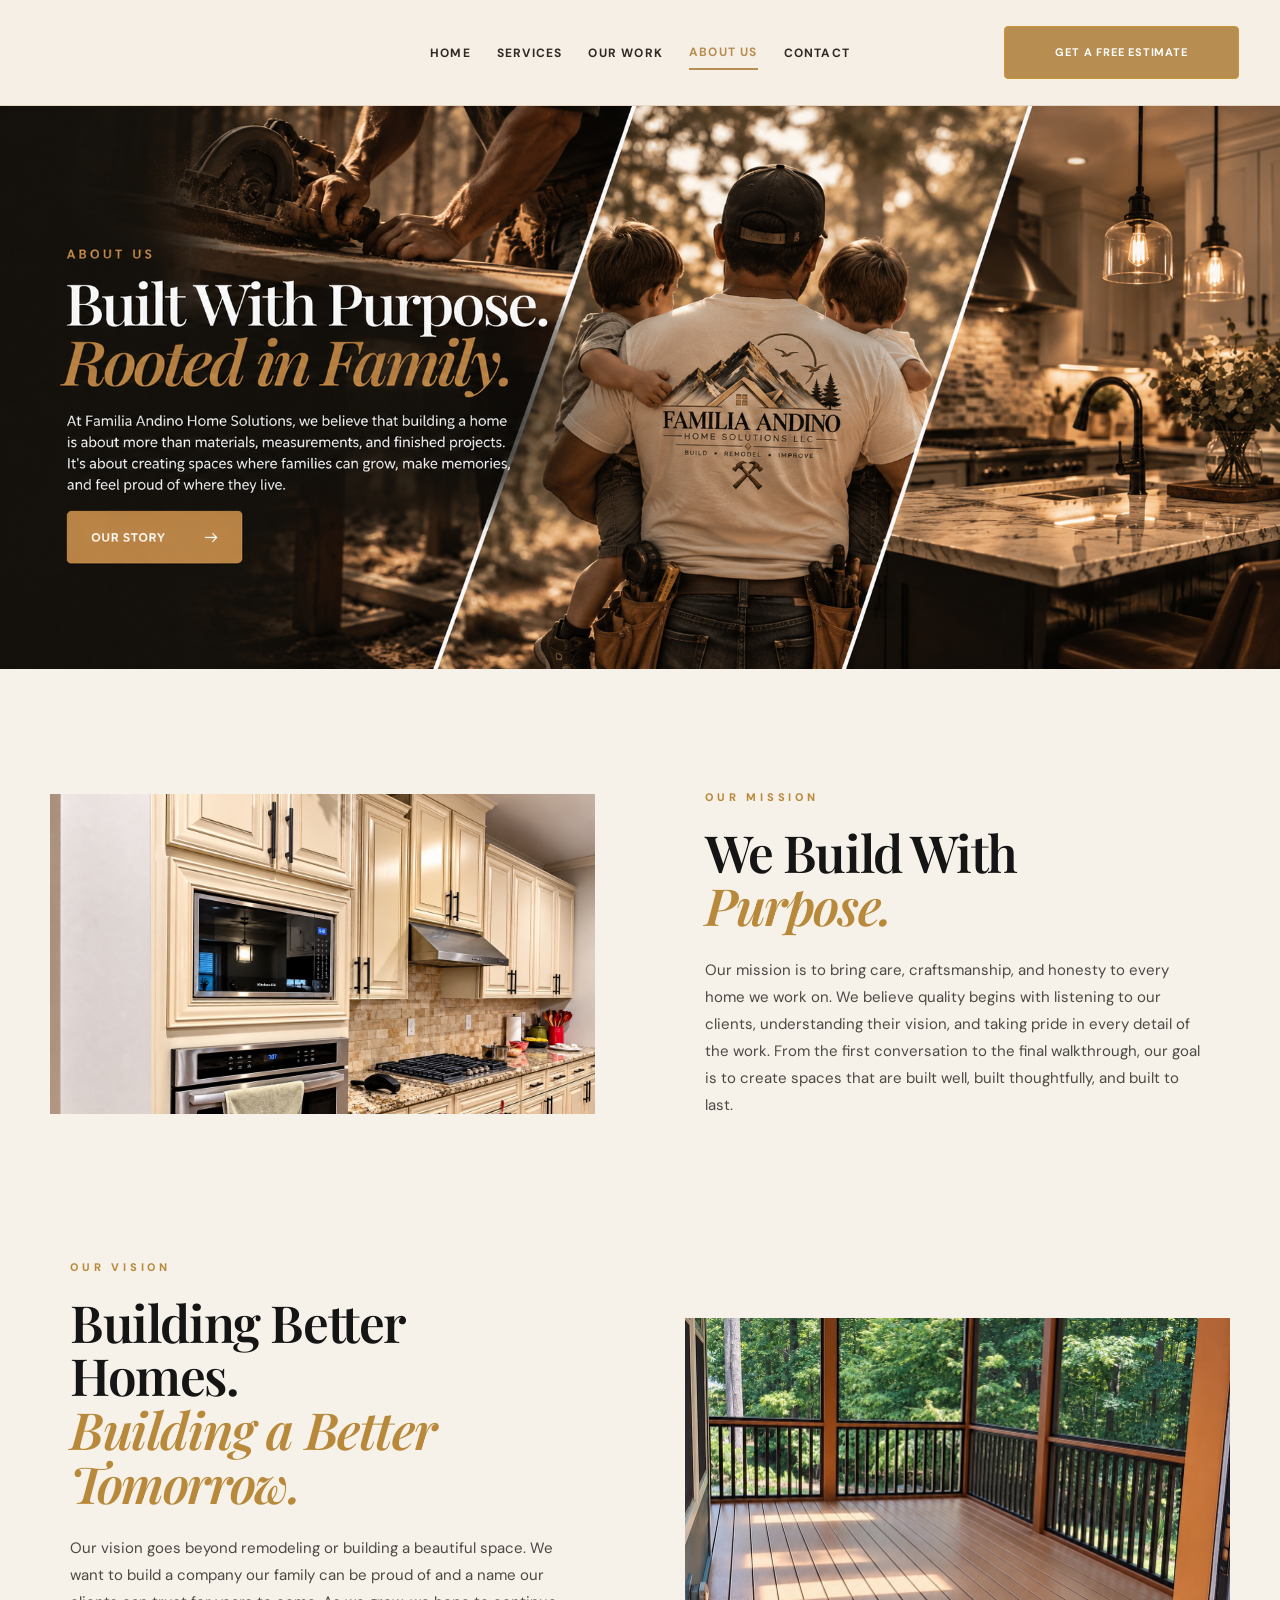
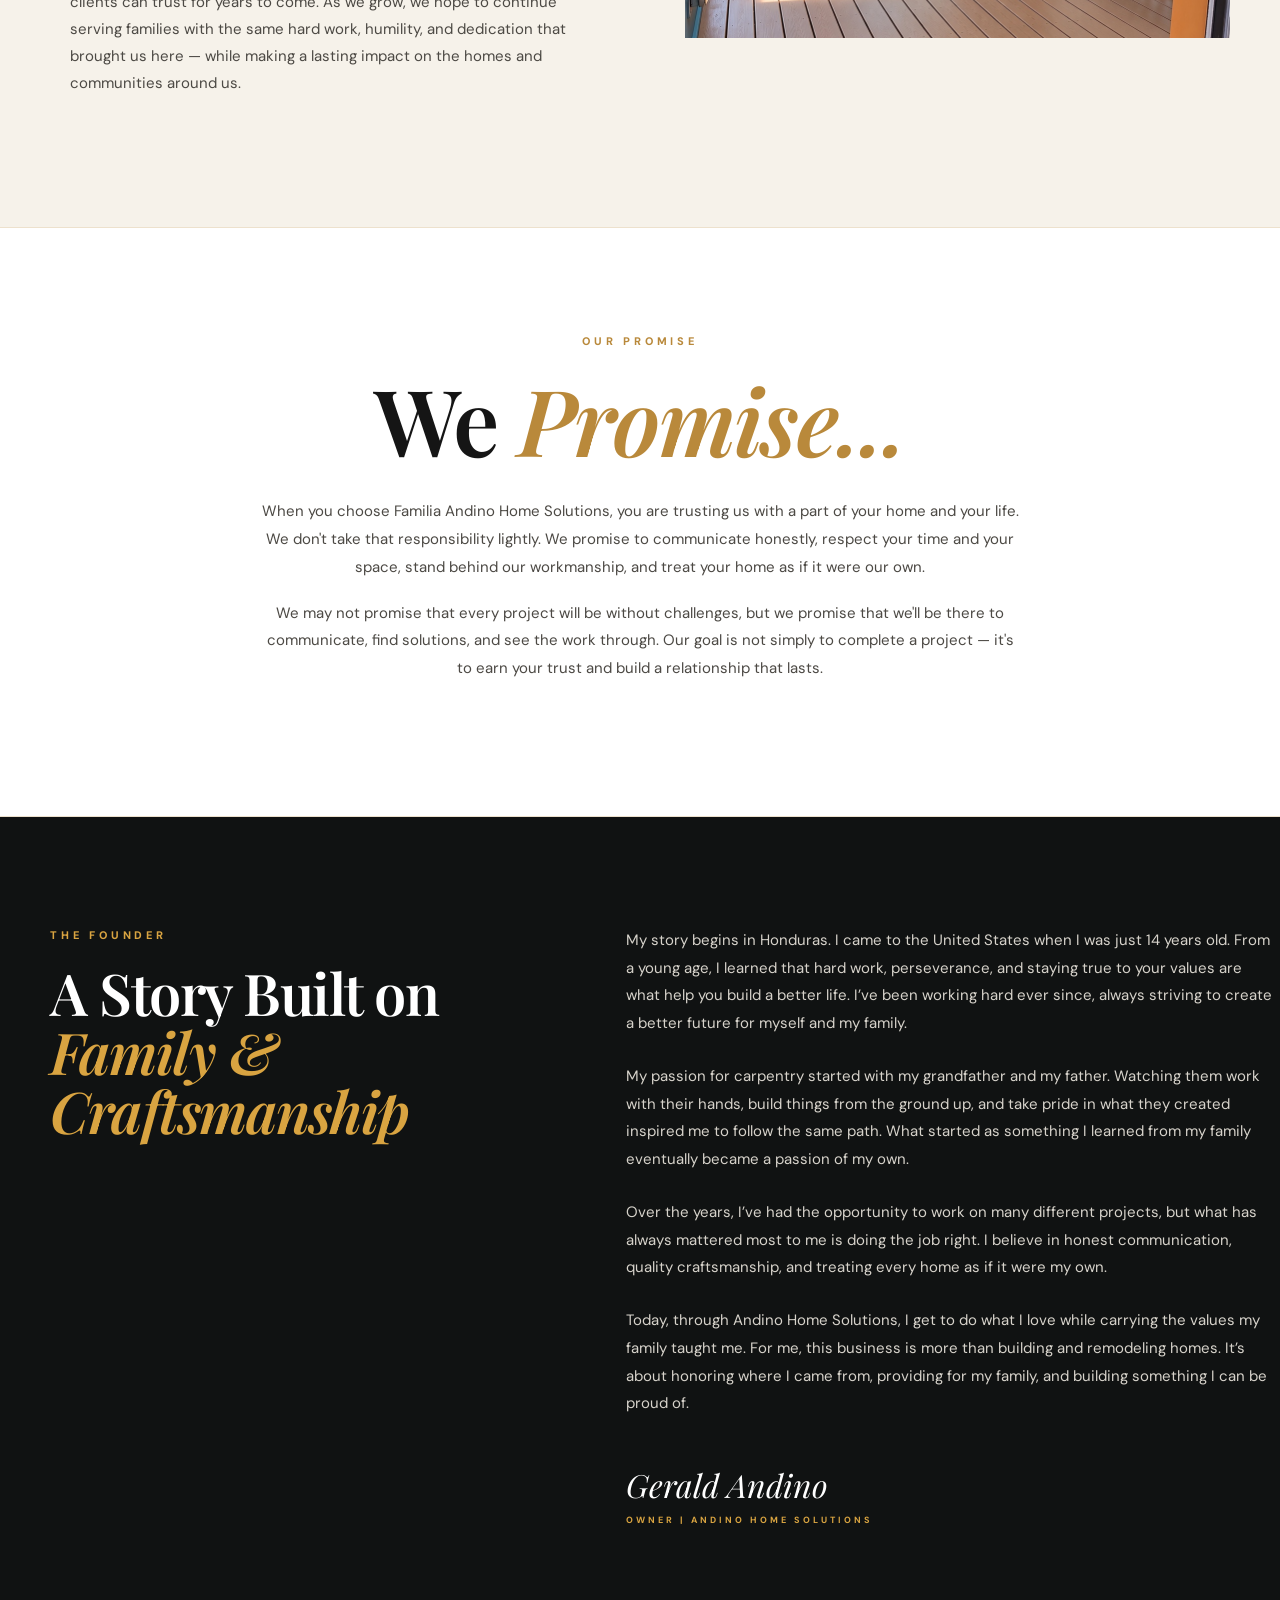
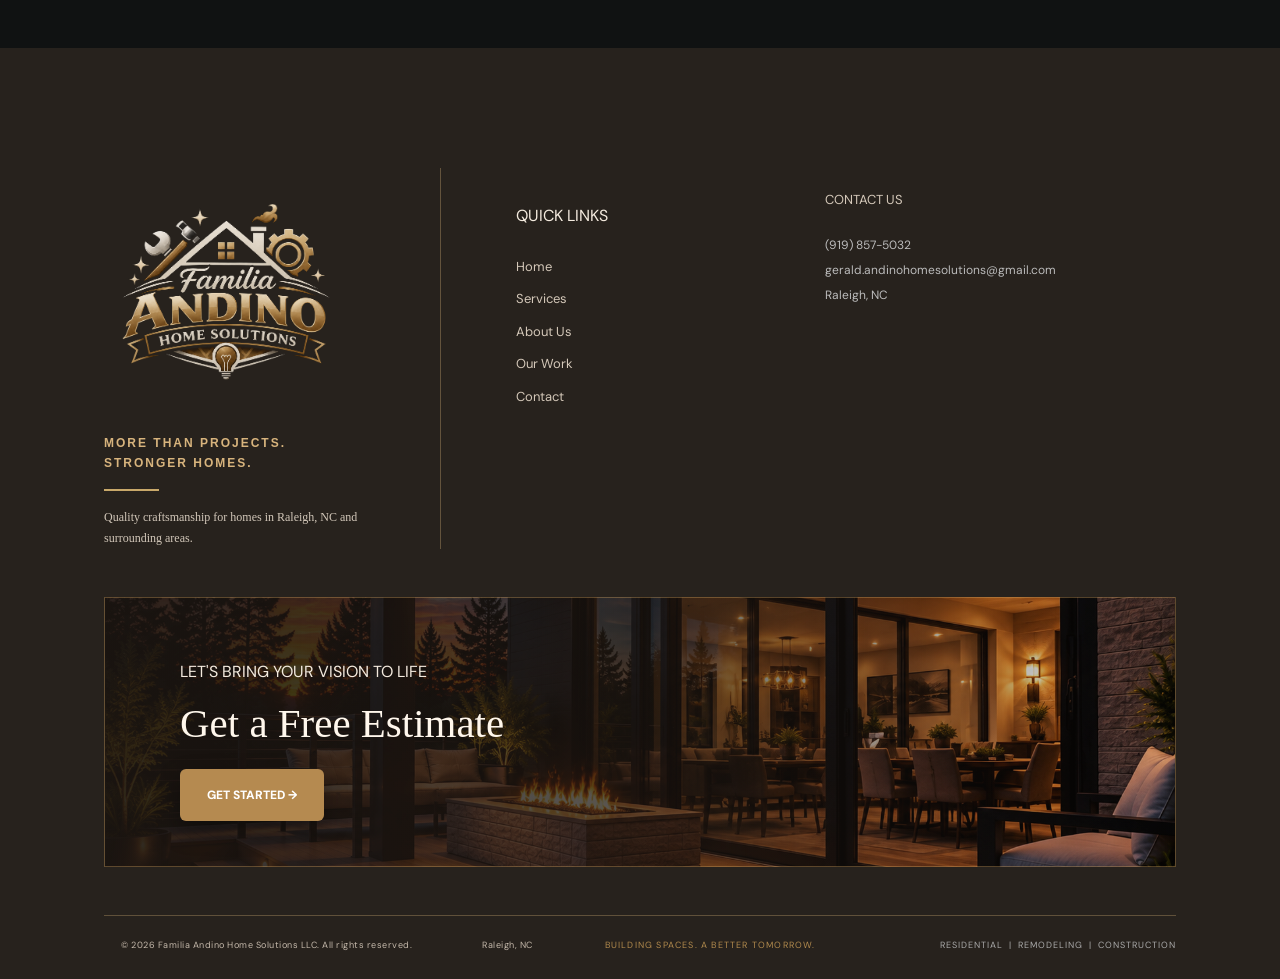
==== commit 6ed647eb: "Enlarge We Promise headline on About Us" ====
--- a/about.html
+++ b/about.html
@@ -146,6 +146,22 @@
  .about-page .about-hero.about-hero-collage{
   min-height:420px !important;
   background-position:41% center !important;
+ }
+}
+</style>
+
+<style>
+/* Stronger Our Promise typography */
+.about-page .promise-section .promise-copy h2{
+ font-size:clamp(76px,7.2vw,132px) !important;
+ line-height:1.12 !important;
+ letter-spacing:-2px !important;
+ margin-bottom:28px !important;
+}
+@media(max-width:700px){
+ .about-page .promise-section .promise-copy h2{
+  font-size:clamp(53px,12vw,82px) !important;
+  letter-spacing:-1px !important;
  }
 }
 </style>
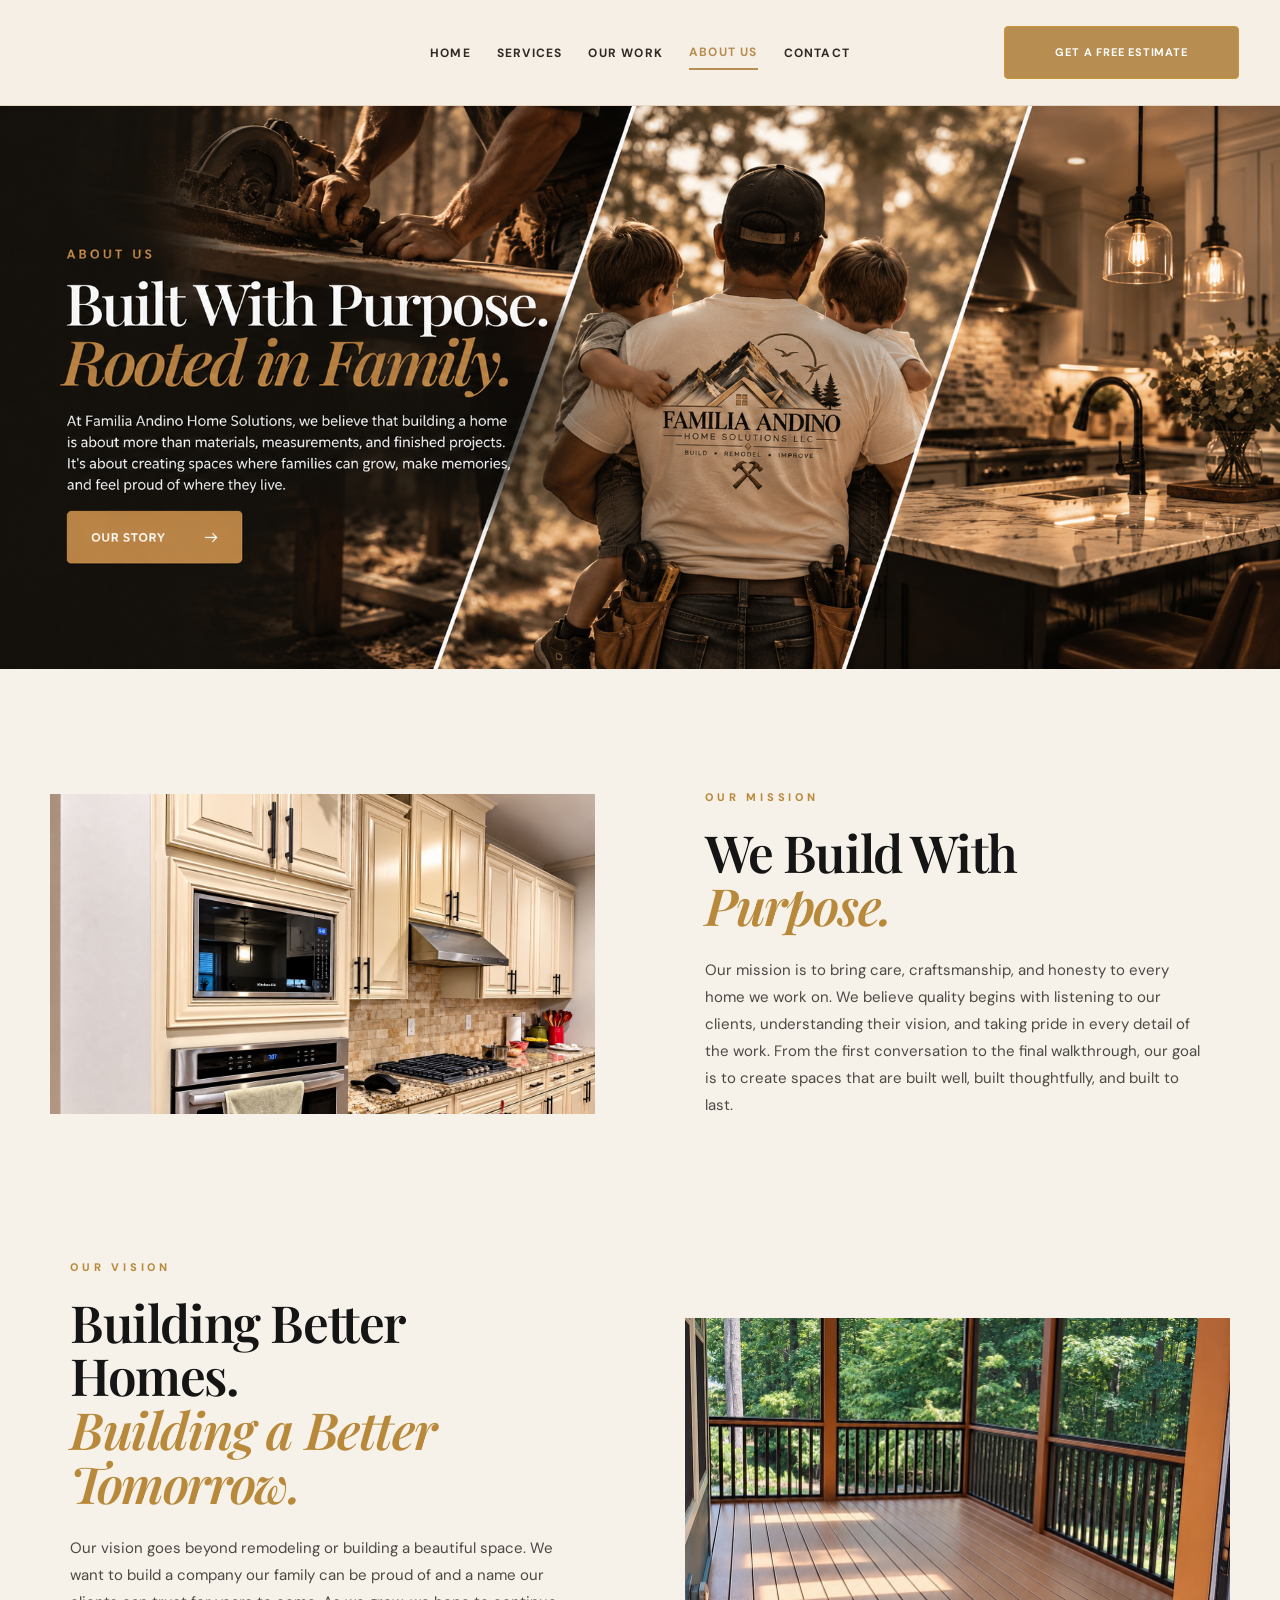
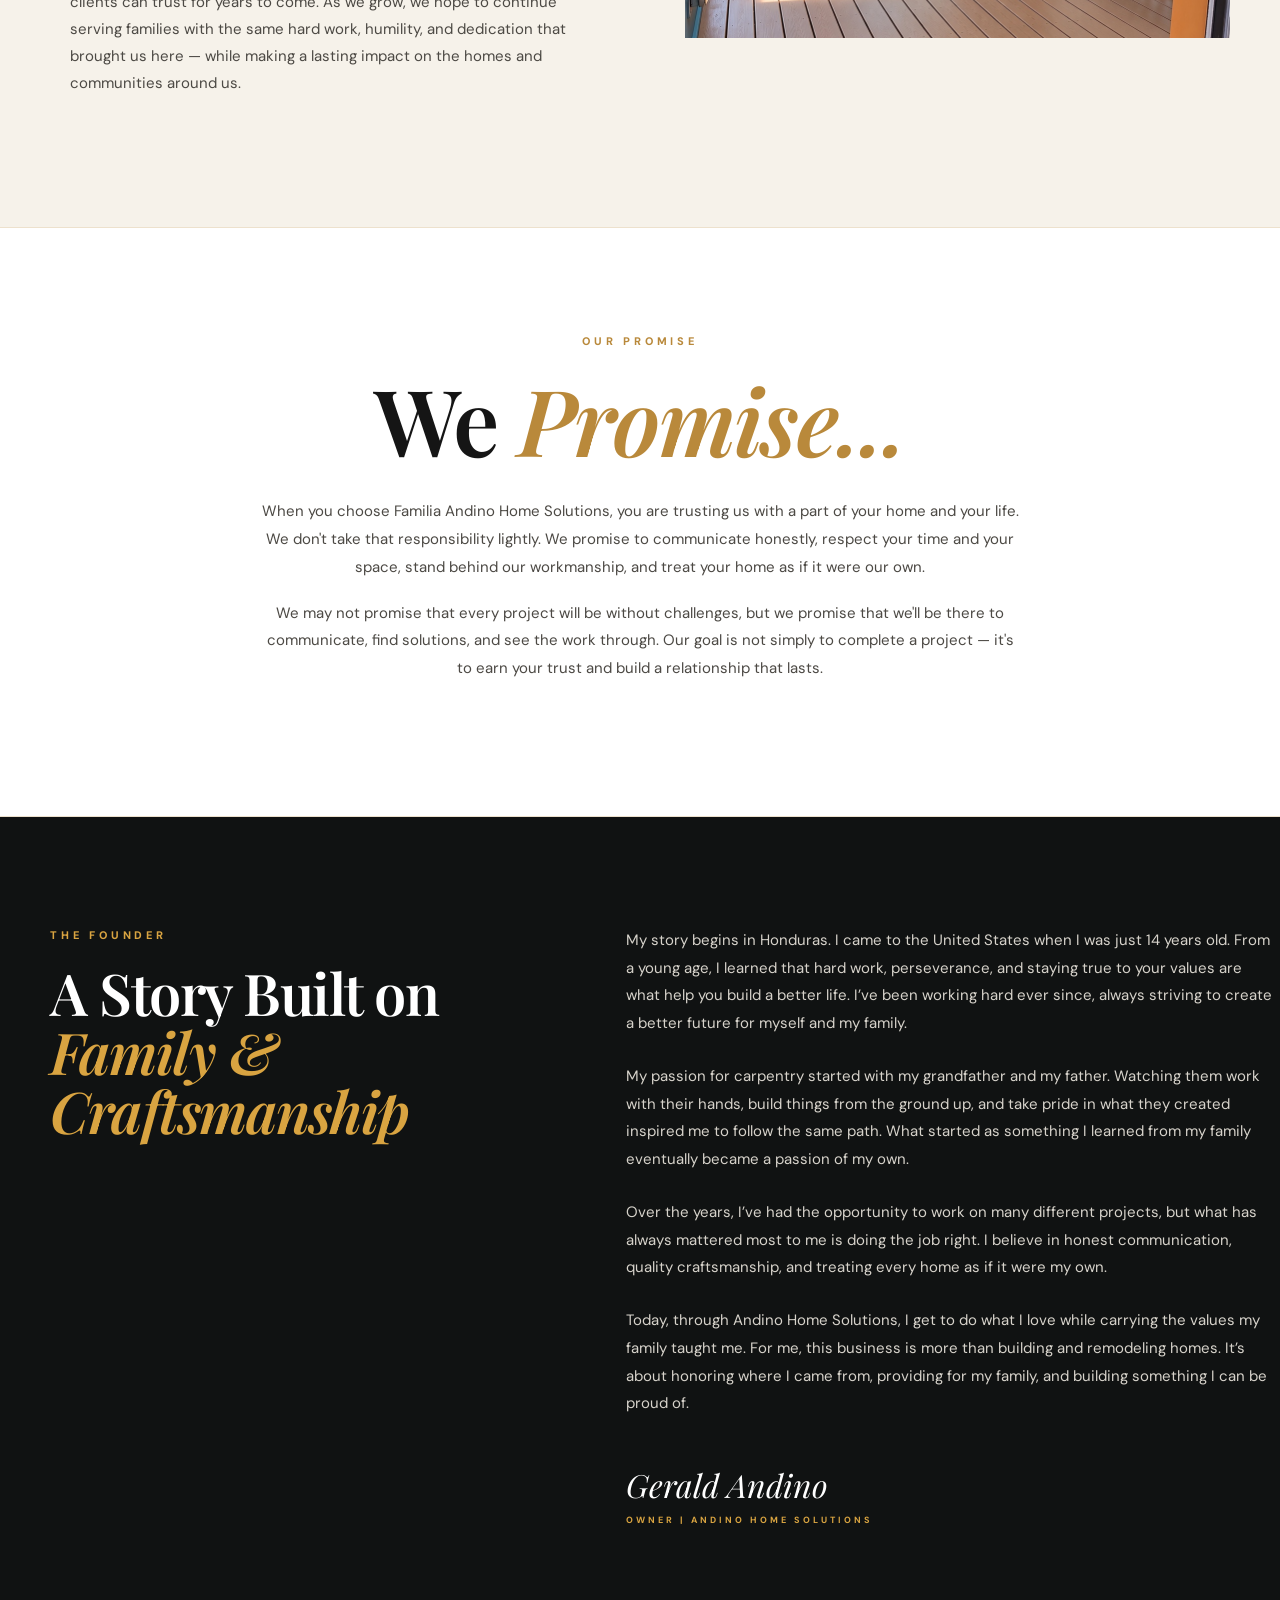
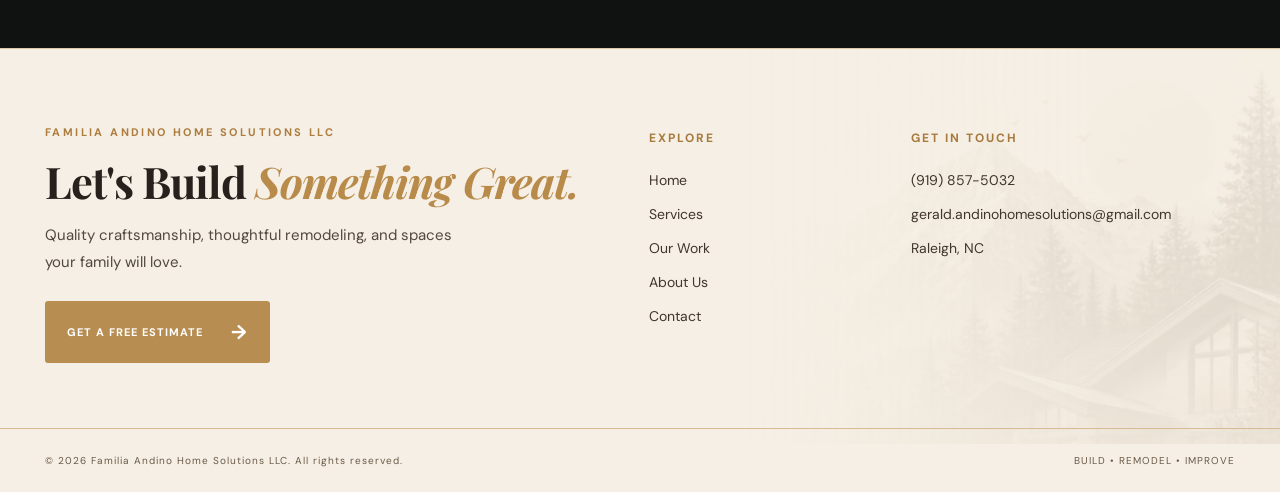
==== commit b65046ce: "Replace busy About Us footer with minimal cream and champagne design" ====
--- a/about.html
+++ b/about.html
@@ -163,6 +163,71 @@
   font-size:clamp(53px,12vw,82px) !important;
   letter-spacing:-1px !important;
  }
+}
+</style>
+
+<style>
+/* About Us — refined compact cream footer */
+.about-page .about-simple-footer{
+ position:relative;overflow:hidden;background:#f5efe5;color:#302923;
+ border-top:1px solid #dfc8a6;font-family:"DM Sans",sans-serif;
+}
+.about-page .about-simple-footer::before{
+ content:"";position:absolute;right:0;bottom:48px;width:43%;height:90%;
+ background:url("assets/andino-footer-mountains-realistic.webp") right center / cover no-repeat;
+ opacity:.13;pointer-events:none;
+ -webkit-mask-image:linear-gradient(90deg,transparent,#000 65%);
+ mask-image:linear-gradient(90deg,transparent,#000 65%);
+}
+.about-page .about-footer-main{
+ position:relative;z-index:1;max-width:1420px;margin:auto;
+ padding:75px 45px 65px;display:grid;grid-template-columns:1.5fr .55fr .9fr;
+ gap:clamp(35px,5vw,90px);align-items:start;
+}
+.about-page .about-footer-kicker{
+ color:#ad7d3e;font-size:11px;font-weight:700;letter-spacing:2.4px;margin:0 0 16px;
+}
+.about-page .about-footer-intro h2{
+ color:#27211d;font-family:"Playfair Display",Georgia,serif;
+ font-size:clamp(34px,3.4vw,57px);line-height:1.15;letter-spacing:-1px;margin:0 0 16px;
+}
+.about-page .about-footer-intro h2 em{color:#b98b4b}
+.about-page .about-footer-intro>p:not(.about-footer-kicker){
+ font-size:15px;line-height:1.8;max-width:420px;margin:0 0 25px;color:#51483f;
+}
+.about-page .about-footer-button{
+ display:inline-flex;gap:28px;align-items:center;justify-content:space-between;
+ padding:16px 22px;border-radius:3px;background:#b88d51;color:white !important;
+ font-size:11px;font-weight:700;letter-spacing:1px;text-decoration:none;
+}
+.about-page .about-footer-button span{font-size:20px}
+.about-page .about-footer-nav,.about-page .about-footer-contact{
+ display:flex;flex-direction:column;align-items:flex-start;gap:13px;min-width:0;
+}
+.about-page .about-simple-footer h3{
+ color:#a7793b;font-size:12px;letter-spacing:2px;font-weight:700;margin:5px 0 10px;
+}
+.about-page .about-footer-nav a,.about-page .about-footer-contact a,.about-page .about-footer-contact p{
+ color:#40362d;font-size:14px;line-height:1.5;text-decoration:none;margin:0;overflow-wrap:anywhere;
+}
+.about-page .about-footer-nav a:hover,.about-page .about-footer-contact a:hover{color:#a7793b}
+.about-page .about-footer-bottom{
+ position:relative;z-index:1;border-top:1px solid #d7bb94;
+ max-width:1420px;margin:auto;padding:24px 45px;
+ display:flex;justify-content:space-between;gap:18px;
+ color:#6b5947;font-size:10px;letter-spacing:1px;
+}
+@media(max-width:900px){
+ .about-page .about-footer-main{grid-template-columns:1fr 1fr;gap:40px;padding:55px 30px}
+ .about-page .about-footer-intro{grid-column:1/-1}
+ .about-page .about-simple-footer::before{width:70%;opacity:.08}
+ .about-page .about-footer-bottom{padding:23px 30px}
+}
+@media(max-width:560px){
+ .about-page .about-footer-main{grid-template-columns:1fr;gap:30px;padding:45px 23px}
+ .about-page .about-footer-intro{grid-column:auto}
+ .about-page .about-footer-nav,.about-page .about-footer-contact{border-top:1px solid #ddc9ab;padding-top:20px}
+ .about-page .about-footer-bottom{padding:22px 23px;flex-direction:column}
 }
 </style>
 </head>
@@ -367,81 +432,30 @@
 
 <!-- FOOTER -->
 
-<footer class="footer-premium">
-
-  <div class="footer-premium-inner">
-
-    <div class="footer-brand">
-
-      <img src="assets/logo.png" alt="Familia Andino Home Solutions">
-
-      <p class="footer-tagline">
-        MORE THAN PROJECTS.<br>
-        STRONGER HOMES.
-      </p>
-
-      <p class="footer-description">
-        Quality craftsmanship for homes in Raleigh, NC and surrounding areas.
-      </p>
-
+<footer class="about-simple-footer">
+  <div class="about-footer-main">
+    <div class="about-footer-intro">
+      <p class="about-footer-kicker">FAMILIA ANDINO HOME SOLUTIONS LLC</p>
+      <h2>Let's Build <em>Something Great.</em></h2>
+      <p>Quality craftsmanship, thoughtful remodeling, and spaces your family will love.</p>
+      <a class="about-footer-button" href="index.html#contact">GET A FREE ESTIMATE <span aria-hidden="true">→</span></a>
     </div>
-
-
-    <div class="footer-links">
-
-      <p class="footer-heading">QUICK LINKS</p>
-
+    <nav class="about-footer-nav" aria-label="Footer navigation">
+      <h3>EXPLORE</h3>
       <a href="index.html">Home</a>
       <a href="index.html#services">Services</a>
+      <a href="gallery.html">Our Work</a>
       <a href="about.html">About Us</a>
-      <a href="gallery.html">Our Work</a>
       <a href="index.html#contact">Contact</a>
-
+    </nav>
+    <div class="about-footer-contact">
+      <h3>GET IN TOUCH</h3>
+      <a href="tel:+19198575032">(919) 857-5032</a>
+      <a href="mailto:gerald.andinohomesolutions@gmail.com">gerald.andinohomesolutions@gmail.com</a>
+      <p>Raleigh, NC</p>
     </div>
-
-
-    <div class="footer-contact">
-
-      <p class="footer-heading">CONTACT US</p>
-
-      <a href="tel:+19198575032">(919) 857-5032</a>
-
-      <a href="mailto:gerald.andinohomesolutions@gmail.com">
-        gerald.andinohomesolutions@gmail.com
-      </a>
-
-      <span>Raleigh, NC</span>
-
-    </div>
-
-
-    <div class="footer-cta">
-
-      <p>LET'S BRING YOUR VISION TO LIFE</p>
-
-      <h2>Get a Free Estimate</h2>
-
-      <a href="index.html#contact" class="gold-btn">
-        GET STARTED →
-      </a>
-
-    </div>
-
   </div>
-
-
-  <div class="footer-bottom">
-
-    <span>© 2026 Familia Andino Home Solutions LLC. All rights reserved.</span>
-
-    <span>Raleigh, NC</span>
-
-    <span>BUILDING SPACES. A BETTER TOMORROW.</span>
-
-    <span>RESIDENTIAL &nbsp;|&nbsp; REMODELING &nbsp;|&nbsp; CONSTRUCTION</span>
-
-  </div>
-
+  <div class="about-footer-bottom"><span>© 2026 Familia Andino Home Solutions LLC. All rights reserved.</span><span>BUILD • REMODEL • IMPROVE</span></div>
 </footer>
 
 </body>
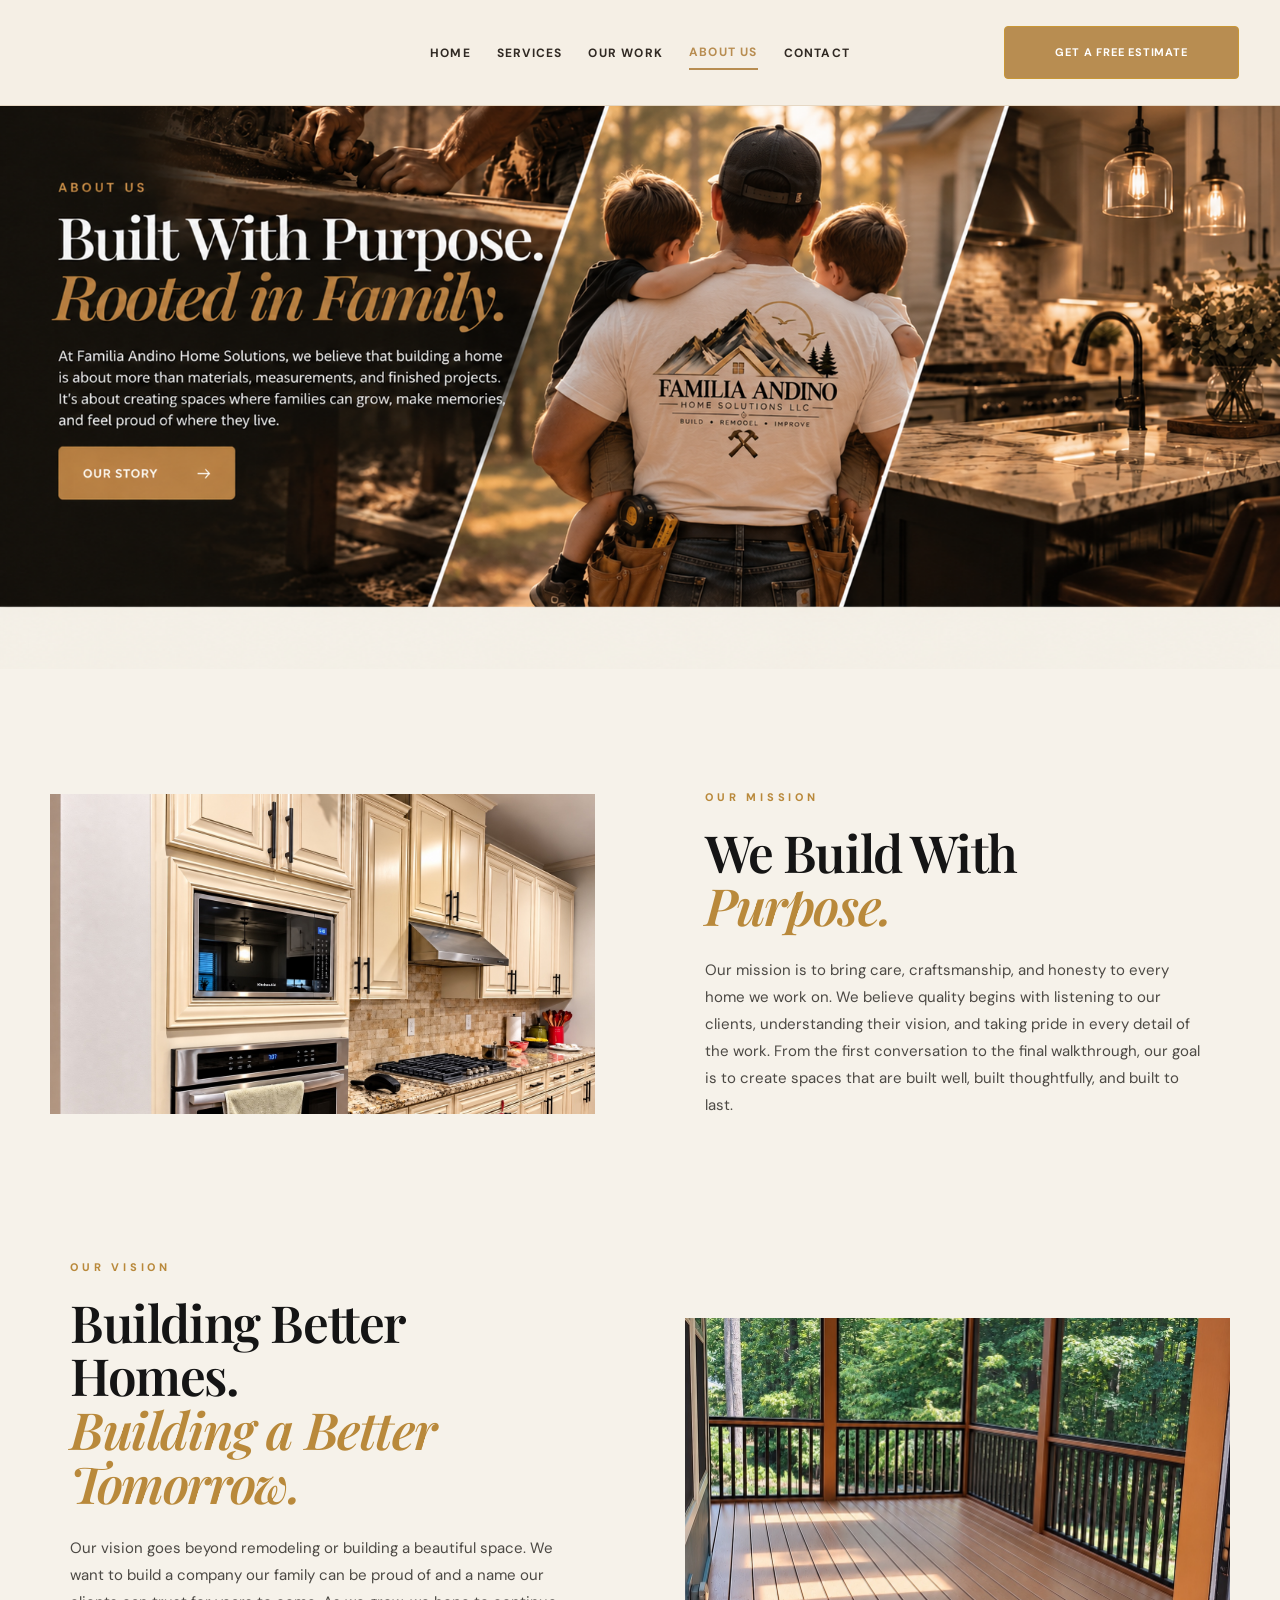
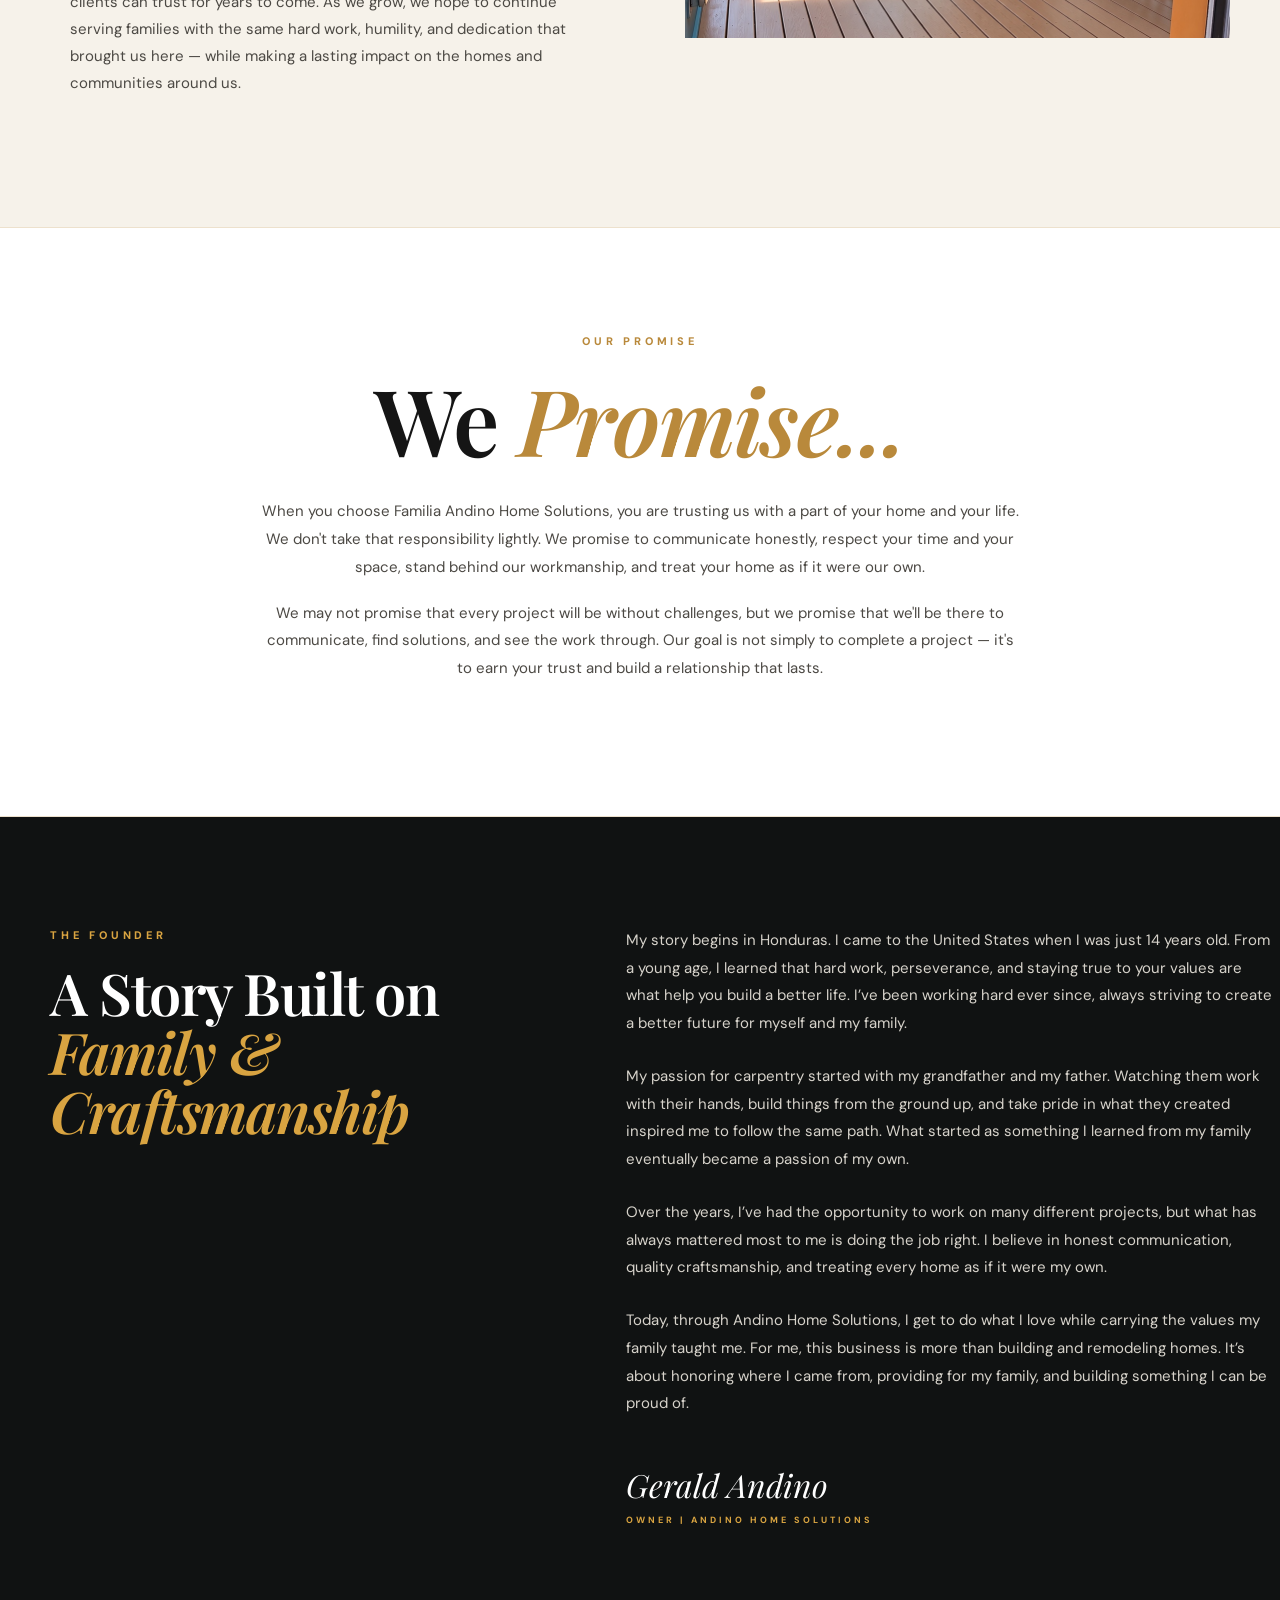
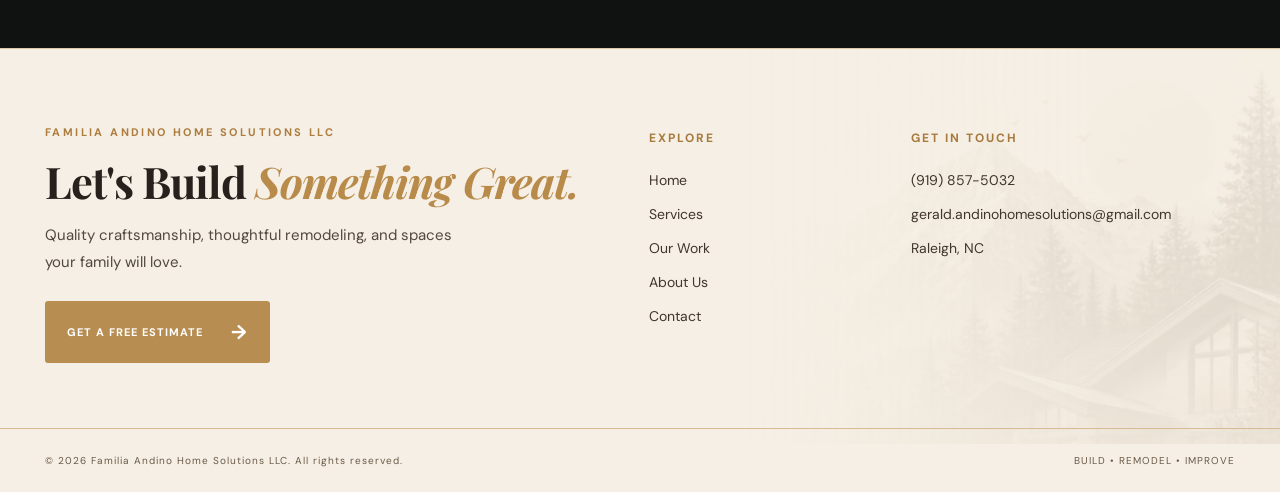
==== commit ef1a6b98: "Replace About Us hero with updated family photo" ====
--- a/about.html
+++ b/about.html
@@ -133,7 +133,7 @@
 <style>
 /* Approved About Us hero artwork: complete cinematic mockup image */
 .about-page .about-hero.about-hero-collage{
- background:#211d1a url("assets/Built%20With%20Purpose%2C%20Rooted%20in%20Family.png") center center / cover no-repeat !important;
+ background:#211d1a url("assets/Familia-Andino-About-Us-Nuevo.png") center center / cover no-repeat !important;
  min-height:clamp(460px,44vw,790px) !important;
  padding:0 !important;
 }
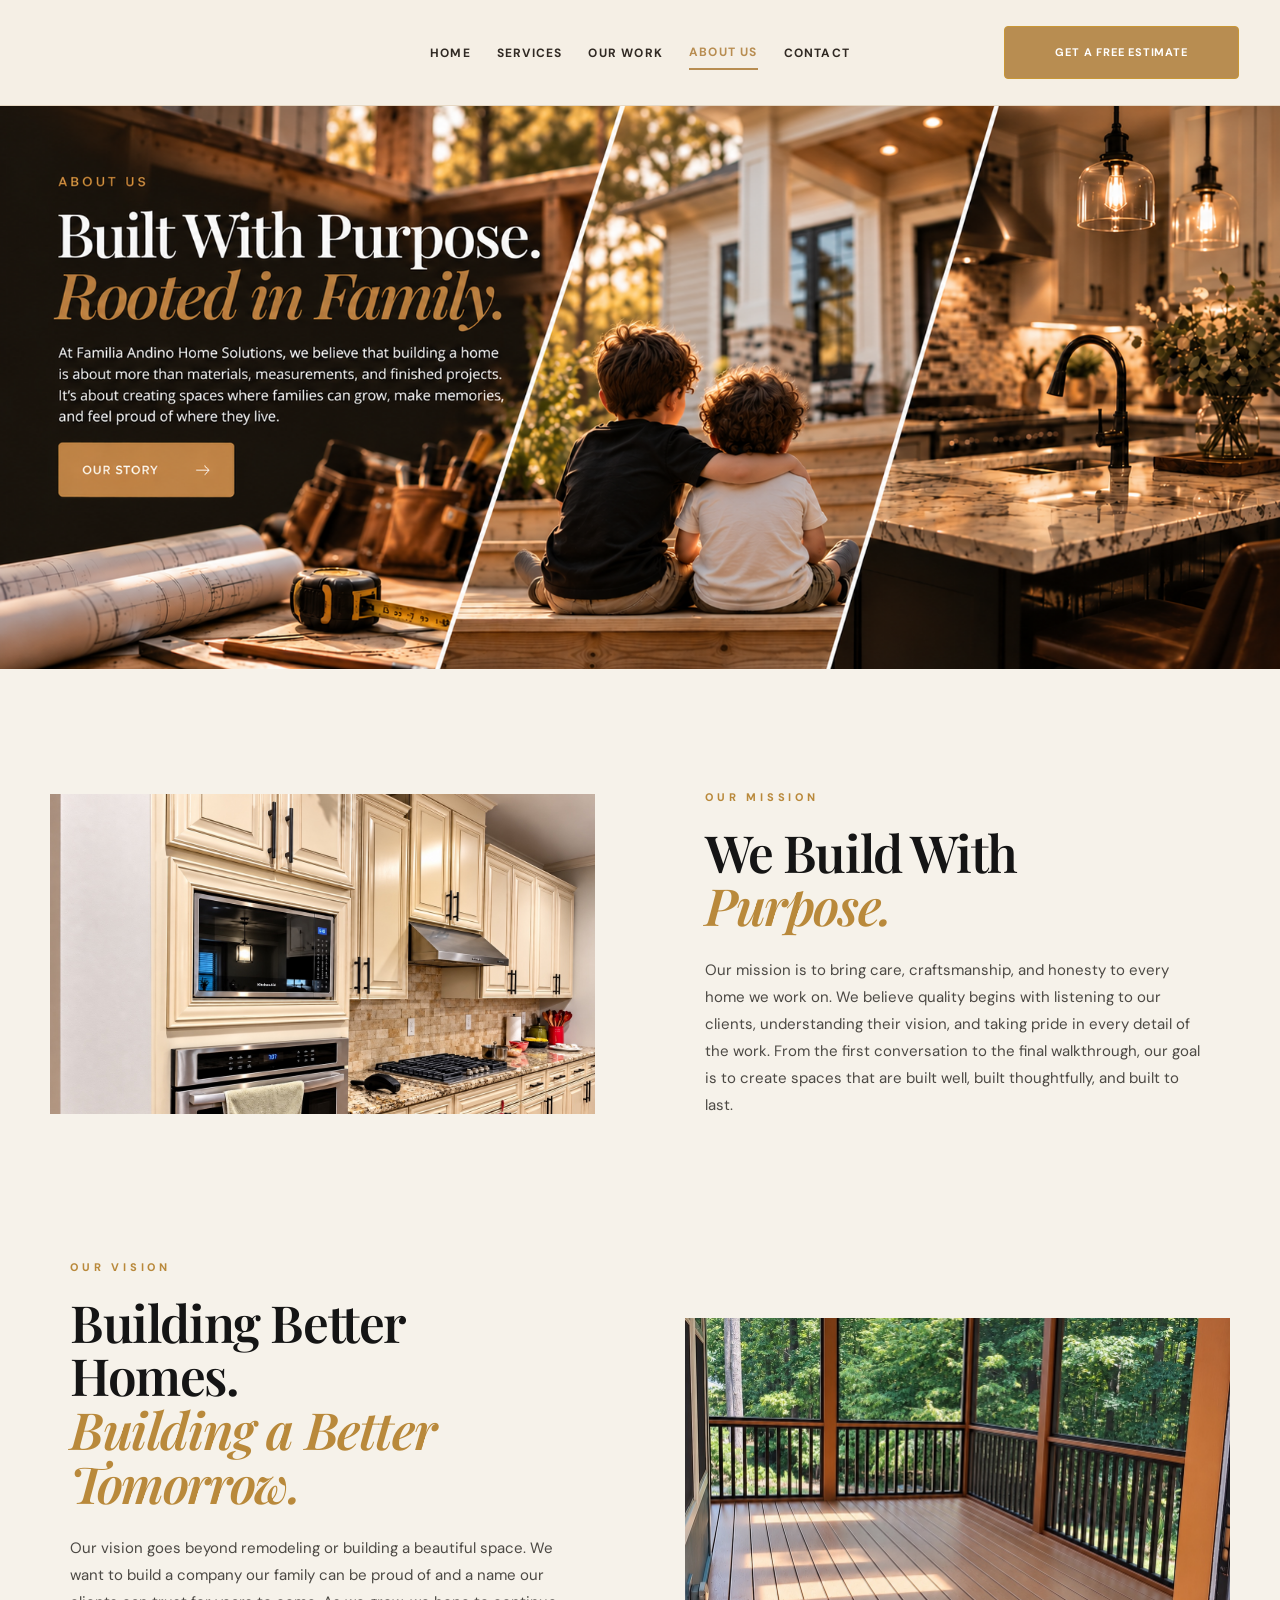
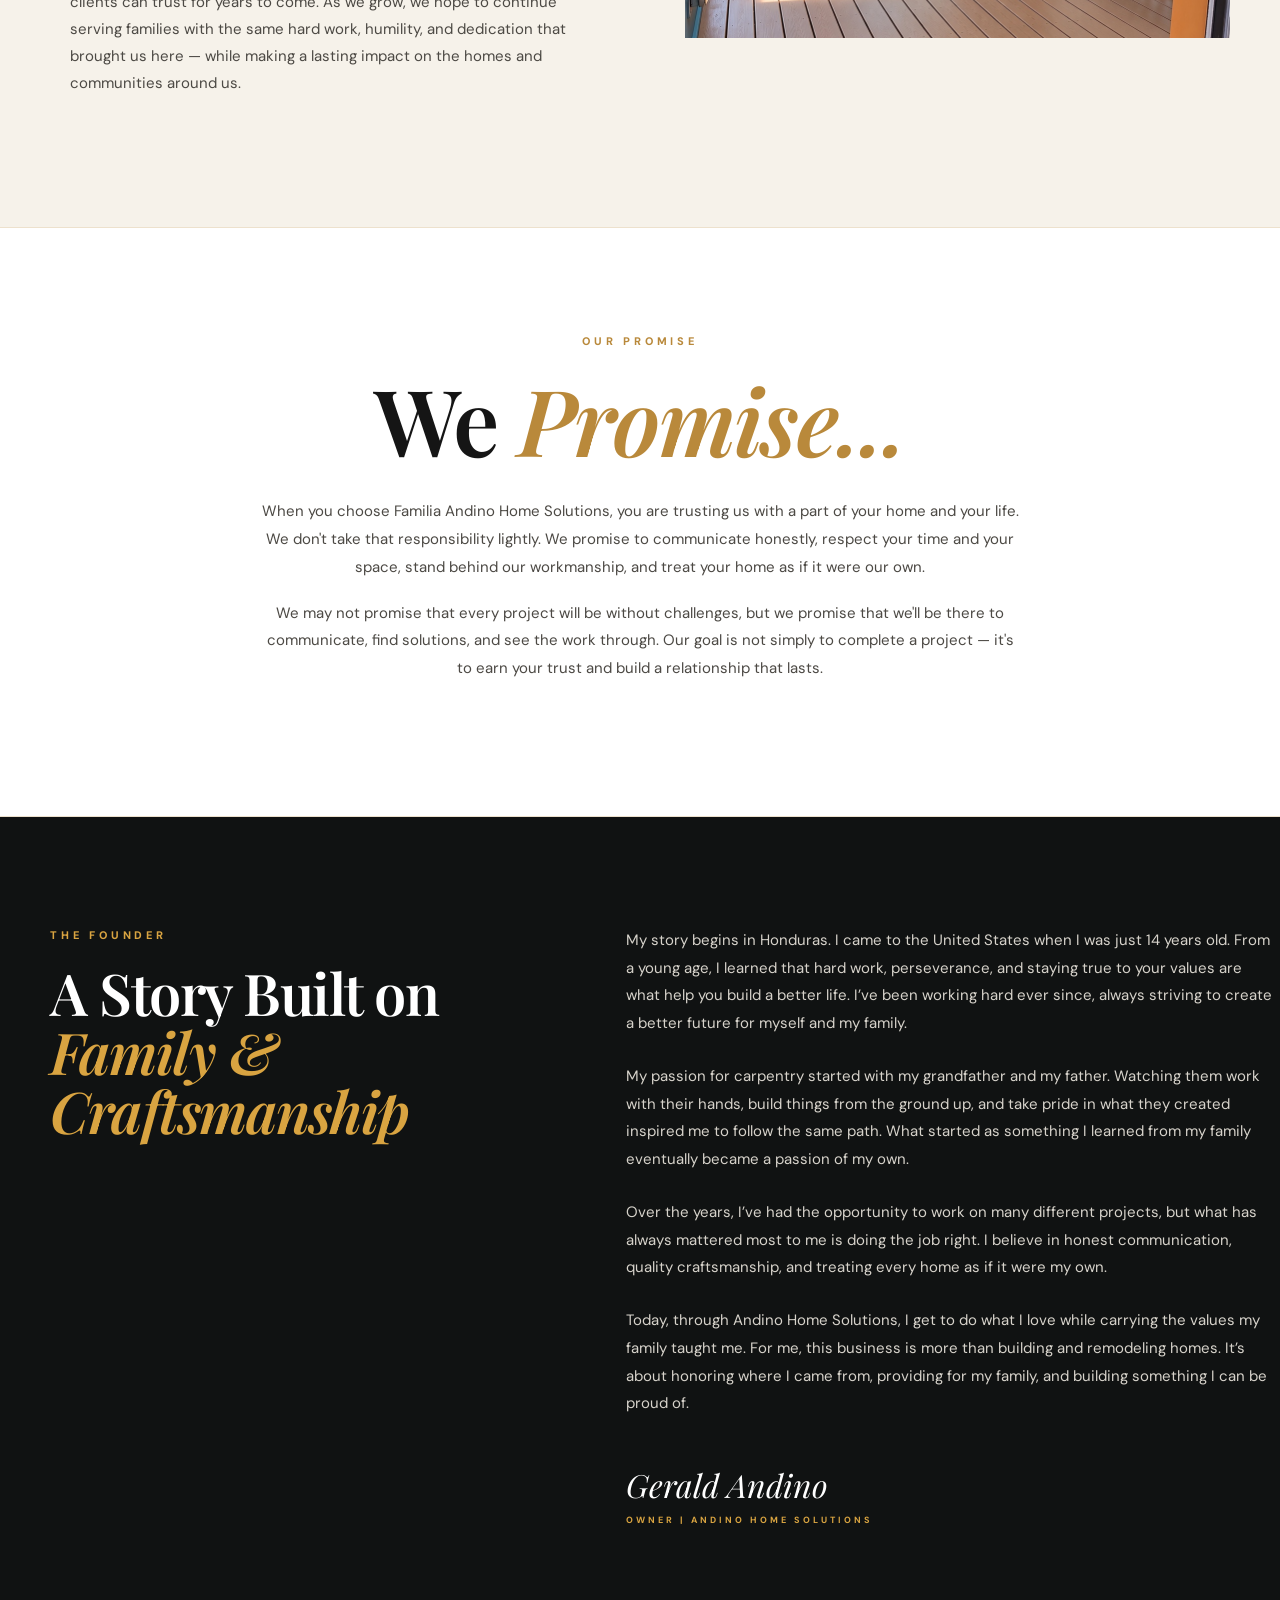
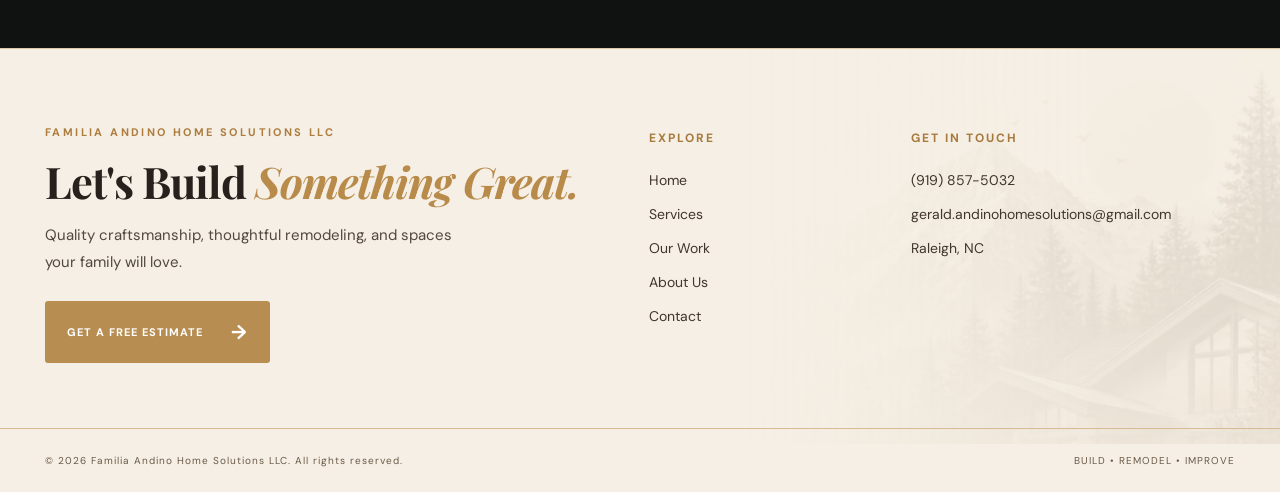
==== commit af4a45fe: "Update About Us hero to brothers photo" ====
--- a/about.html
+++ b/about.html
@@ -133,7 +133,7 @@
 <style>
 /* Approved About Us hero artwork: complete cinematic mockup image */
 .about-page .about-hero.about-hero-collage{
- background:#211d1a url("assets/Familia-Andino-About-Us-Nuevo.png") center center / cover no-repeat !important;
+ background:#211d1a url("assets/Andino-About-Us-Nueva-Foto.png") center center / cover no-repeat !important;
  min-height:clamp(460px,44vw,790px) !important;
  padding:0 !important;
 }
